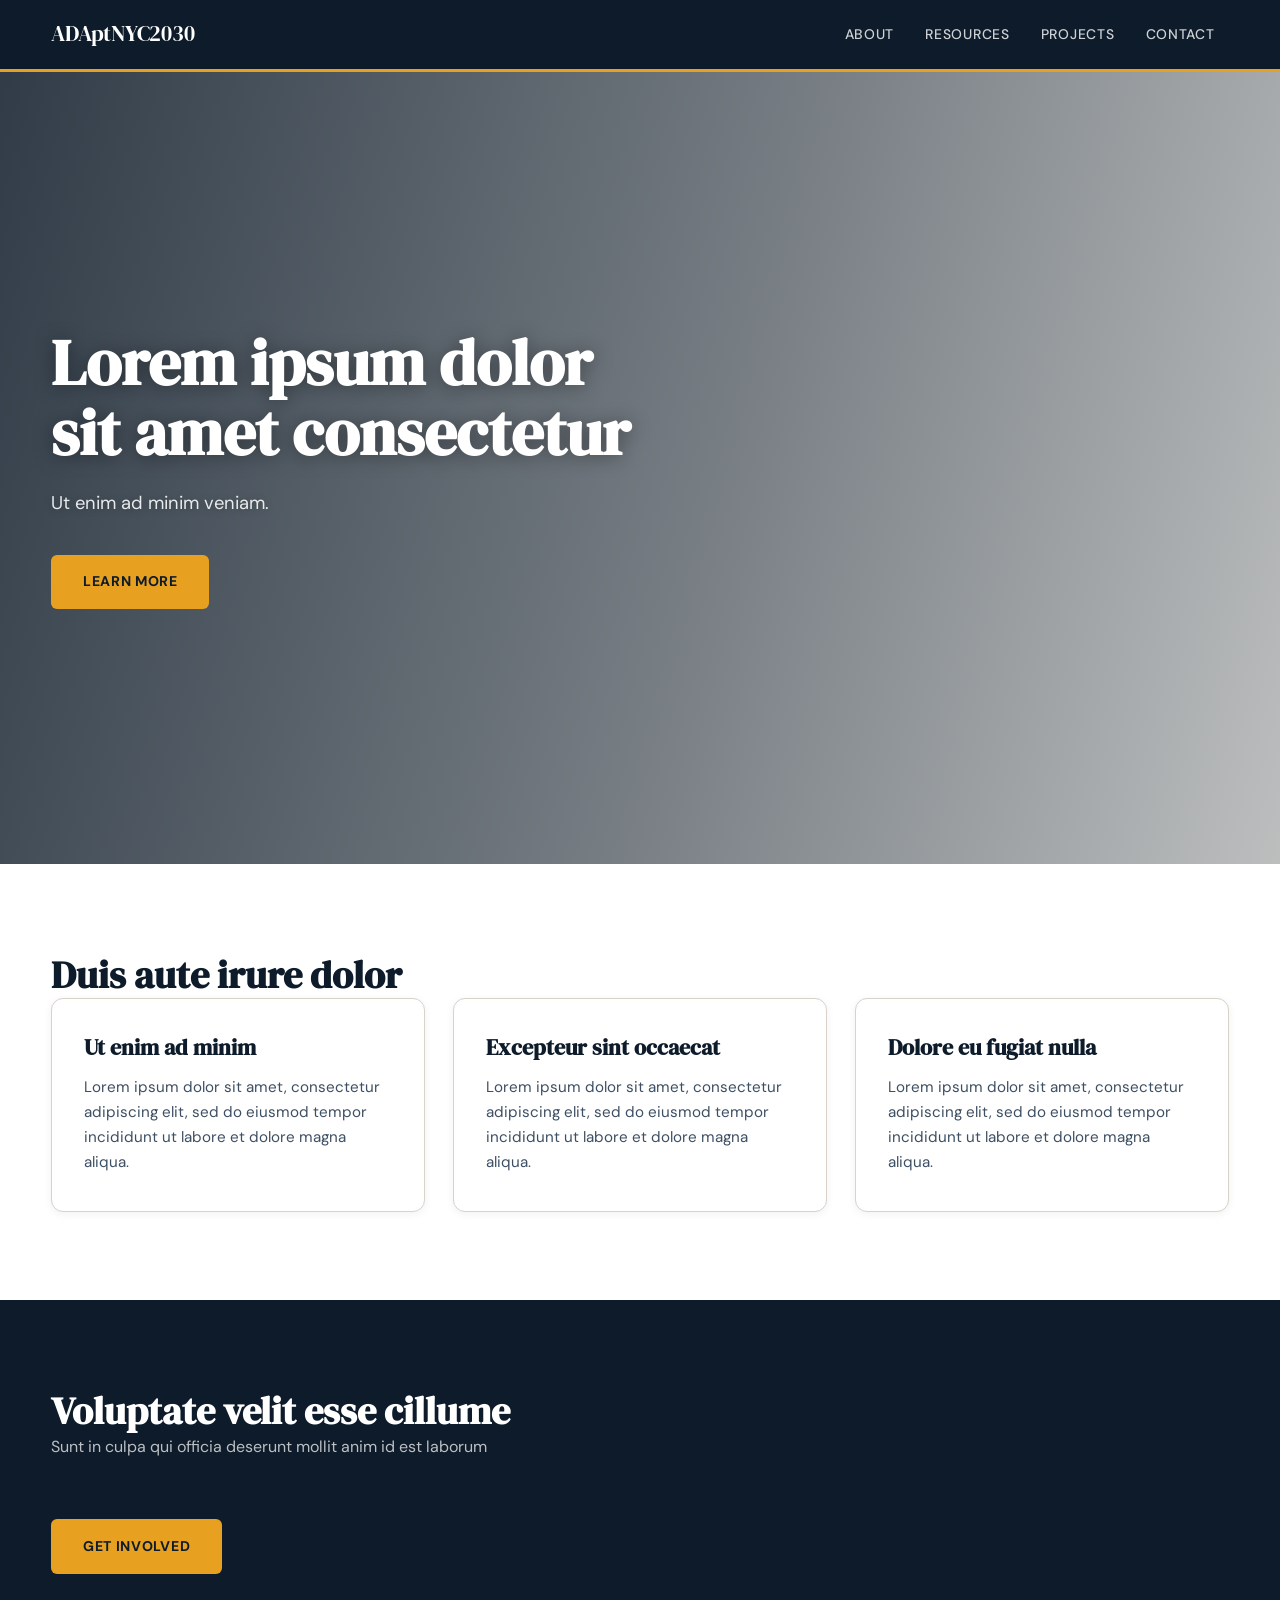
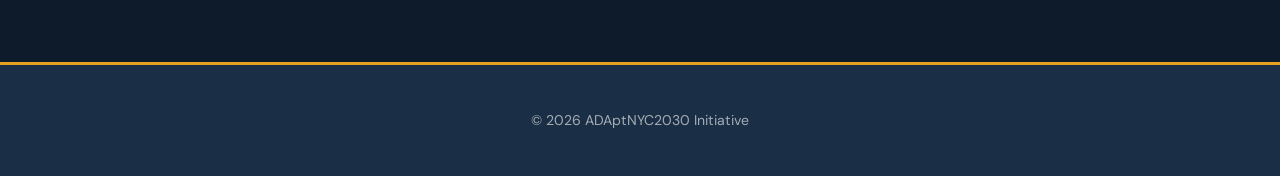
==== index.html @ 9354e414 "Add files via upload" ====
<!DOCTYPE html>
<html lang="en">
<head>
<meta charset="UTF-8">
<meta name="viewport" content="width=device-width, initial-scale=1.0">
<title>ADAptNYC2030</title>
<link rel="stylesheet" href="style.css">
</head>

<body>

<a class="skip-link" href="#main-content">Skip to main content</a>

<header class="site-header" role="banner">
  <div class="container header-inner">
    <a href="index.html" class="logo" aria-label="ADAptNYC2030 — Home">ADAptNYC2030</a>
    <nav aria-label="Primary navigation">
      <input type="checkbox" id="check" aria-hidden="true">
      <label for="check" class="checkbtn" aria-label="Open navigation menu" role="button" tabindex="0">☰</label>
      <ul class="nav-list" role="list">
        <li><a href="about.html">About</a></li>
        <li><a href="resources.html">Resources</a></li>
        <li><a href="projects.html">Projects</a></li>
        <li><a href="contact.html">Contact</a></li>
      </ul>
    </nav>
  </div>
</header>

<main id="main-content">

  <section class="hero" aria-label="Introduction">
    <div class="container">
      <div class="hero-card">
        <h1>Lorem ipsum dolor sit amet consectetur</h1>
        <p>Ut enim ad minim veniam.</p>
        <a href="about.html" class="btn">Learn More</a>
      </div>
    </div>
  </section>

  <section class="section section-light" aria-labelledby="cards-heading">
    <div class="container">
      <h2 id="cards-heading">Duis aute irure dolor</h2>
      <div class="cards">
        <article class="card">
          <h3>Ut enim ad minim</h3>
          <p>Lorem ipsum dolor sit amet, consectetur adipiscing elit, sed do eiusmod tempor incididunt ut labore et dolore magna aliqua.</p>
        </article>
        <article class="card">
          <h3>Excepteur sint occaecat</h3>
          <p>Lorem ipsum dolor sit amet, consectetur adipiscing elit, sed do eiusmod tempor incididunt ut labore et dolore magna aliqua.</p>
        </article>
        <article class="card">
          <h3>Dolore eu fugiat nulla</h3>
          <p>Lorem ipsum dolor sit amet, consectetur adipiscing elit, sed do eiusmod tempor incididunt ut labore et dolore magna aliqua.</p>
        </article>
      </div>
    </div>
  </section>

  <section class="section section-muted" aria-labelledby="cta-heading">
    <div class="container">
      <h2 id="cta-heading">Voluptate velit esse cillume</h2>
      <p>Sunt in culpa qui officia deserunt mollit anim id est laborum</p>
      <br>
      <a href="contact.html" class="btn">Get Involved</a>
    </div>
  </section>

</main>

<footer class="footer" role="contentinfo">
  <div class="container">
    <p>&copy; 2026 ADAptNYC2030 Initiative</p>
  </div>
</footer>

<script>
const checkbox = document.getElementById("check");
const label = document.querySelector(".checkbtn");

checkbox.addEventListener("change", function () {
  document.body.style.overflow = this.checked ? "hidden" : "";
  label.setAttribute("aria-label", this.checked ? "Close navigation menu" : "Open navigation menu");
});

label.addEventListener("keydown", function(e) {
  if (e.key === "Enter" || e.key === " ") {
    e.preventDefault();
    checkbox.checked = !checkbox.checked;
    checkbox.dispatchEvent(new Event("change"));
  }
});
</script>
</body>
</html>
---- style.css ----
/* ============================================================
   ADAptNYC2030 — Design System
   Aesthetic: Civic Editorial — warm, bold, deeply accessible
   ============================================================ */

@import url('https://fonts.googleapis.com/css2?family=DM+Serif+Display:ital@0;1&family=DM+Sans:ital,opsz,wght@0,9..40,300;0,9..40,400;0,9..40,500;0,9..40,600;0,9..40,700;1,9..40,300&display=swap');

/* ── Tokens ── */
:root {
  --navy:        #0d1b2a;
  --navy-mid:    #1a2f45;
  --navy-light:  #2a4a6b;
  --amber:       #e8a020;
  --amber-light: #f5c660;
  --amber-pale:  #fdf3dc;
  --white:       #ffffff;
  --off-white:   #f7f5f0;
  --stone:       #ece8e0;
  --text-primary:   #0d1b2a;
  --text-secondary: #3d4f63;
  --text-muted:     #6b7f94;
  --border:         #d8d2c8;
  --focus-ring:  #e8a020;
  --radius-sm:   6px;
  --radius-md:   12px;
  --radius-lg:   20px;
  --shadow-sm:   0 2px 8px rgba(13,27,42,0.06);
  --shadow-md:   0 8px 28px rgba(13,27,42,0.10);
  --shadow-lg:   0 20px 50px rgba(13,27,42,0.14);
  --transition:  0.22s cubic-bezier(0.4, 0, 0.2, 1);
}

/* ── Reset ── */
*, *::before, *::after {
  box-sizing: border-box;
  margin: 0;
  padding: 0;
}

/* ── Skip Link (keyboard / screen reader navigation) ── */
.skip-link {
  position: absolute;
  top: -100px;
  left: 1rem;
  z-index: 9999;
  background: var(--amber);
  color: var(--navy);
  font-family: 'DM Sans', sans-serif;
  font-weight: 700;
  font-size: 0.95rem;
  padding: 0.75rem 1.25rem;
  border-radius: var(--radius-sm);
  text-decoration: none;
  transition: top 0.2s ease;
}
.skip-link:focus {
  top: 1rem;
  outline: 3px solid var(--navy);
  outline-offset: 2px;
}

/* ── Base ── */
html { scroll-behavior: smooth; }

body {
  font-family: 'DM Sans', system-ui, sans-serif;
  font-size: 1rem;
  line-height: 1.65;
  color: var(--text-primary);
  background: var(--off-white);
  overflow-x: hidden;
}

/* ── Focus — always visible, never removed ── */
:focus-visible {
  outline: 3px solid var(--focus-ring);
  outline-offset: 3px;
  border-radius: var(--radius-sm);
}

/* ── Typography ── */
h1, h2, h3, h4 {
  font-family: 'DM Serif Display', Georgia, serif;
  line-height: 1.2;
  color: var(--text-primary);
}

h1 { font-size: clamp(2.2rem, 5vw, 3.8rem); }
h2 { font-size: clamp(1.6rem, 3vw, 2.4rem); }
h3 { font-size: clamp(1.05rem, 2vw, 1.35rem); }

p {
  color: var(--text-secondary);
  max-width: 68ch;
}

/* ── Layout ── */
.container {
  width: min(92%, 1200px);
  margin-inline: auto;
}

.section {
  padding: 5.5rem 0;
}

.section-light { background: var(--white); }
.section-muted { background: var(--navy); }

/* ── Header ── */
.site-header {
  background: var(--navy);
  position: sticky;
  top: 0;
  z-index: 1000;
  border-bottom: 3px solid var(--amber);
}

.header-inner {
  display: flex;
  justify-content: space-between;
  align-items: center;
  padding: 1rem 0;
  gap: 1rem;
}

.logo {
  font-family: 'DM Serif Display', serif;
  font-size: 1.4rem;
  text-decoration: none;
  color: var(--white);
  letter-spacing: -0.01em;
  flex-shrink: 0;
  transition: color var(--transition);
}
.logo:hover { color: var(--amber-light); }
.logo:focus-visible { outline-color: var(--amber); border-radius: 4px; }

/* ── Nav ── */
nav { position: relative; }

.nav-list {
  list-style: none;
  display: flex;
  gap: 0.15rem;
  align-items: center;
}
.nav-list li { margin: 0; }

.nav-list a {
  display: block;
  text-decoration: none;
  color: rgba(255,255,255,0.8);
  font-weight: 500;
  font-size: 0.87rem;
  letter-spacing: 0.05em;
  text-transform: uppercase;
  padding: 0.45rem 0.9rem;
  border-radius: var(--radius-sm);
  transition: color var(--transition), background var(--transition);
}
.nav-list a:hover,
.nav-list a[aria-current="page"] {
  color: var(--amber);
  background: rgba(232,160,32,0.12);
}
.nav-list a:focus-visible { outline-color: var(--amber); }

/* Hamburger */
#check { display: none; }

.checkbtn {
  display: none;
  background: none;
  border: 2px solid rgba(255,255,255,0.45);
  color: var(--white);
  font-size: 1.25rem;
  width: 44px;
  height: 44px;
  border-radius: var(--radius-sm);
  cursor: pointer;
  align-items: center;
  justify-content: center;
  line-height: 1;
  position: relative;
  z-index: 2000;
  transition: border-color var(--transition), background var(--transition);
}
.checkbtn:hover {
  border-color: var(--amber);
  background: rgba(232,160,32,0.15);
}

/* ── Hero ── */
.hero {
  background-image: url("hero.jpg");
  background-size: cover;
  background-position: center 30%;
  background-repeat: no-repeat;
  position: relative;
  min-height: 88vh;
  display: flex;
  align-items: center;
  padding: 5rem 0;
}

.hero::before {
  content: '';
  position: absolute;
  inset: 0;
  background: linear-gradient(
    105deg,
    rgba(13,27,42,0.85) 0%,
    rgba(13,27,42,0.55) 55%,
    rgba(13,27,42,0.25) 100%
  );
}

.hero .container {
  position: relative;
  z-index: 1;
}

.hero-card {
  max-width: 620px;
  animation: heroFadeUp 0.9s ease both;
}

@keyframes heroFadeUp {
  from { opacity: 0; transform: translateY(30px); }
  to   { opacity: 1; transform: translateY(0); }
}

.hero-eyebrow {
  display: inline-block;
  font-size: 0.76rem;
  font-weight: 700;
  letter-spacing: 0.14em;
  text-transform: uppercase;
  color: var(--amber);
  background: rgba(232,160,32,0.15);
  border: 1px solid rgba(232,160,32,0.4);
  padding: 0.3rem 0.9rem;
  border-radius: 100px;
  margin-bottom: 1.5rem;
}

.hero-card h1 {
  color: var(--white);
  font-size: clamp(2.3rem, 5.5vw, 4rem);
  margin-bottom: 1.25rem;
  text-shadow: 0 2px 20px rgba(0,0,0,0.4);
  line-height: 1.1;
}

.hero-card p {
  color: rgba(255,255,255,0.88);
  font-size: 1.15rem;
  margin-bottom: 2.25rem;
  max-width: 52ch;
  text-shadow: 0 1px 8px rgba(0,0,0,0.3);
}

/* ── Buttons ── */
.btn {
  display: inline-flex;
  align-items: center;
  gap: 0.4rem;
  background: var(--amber);
  color: var(--navy);
  padding: 0.85rem 1.85rem;
  border-radius: var(--radius-sm);
  font-family: 'DM Sans', sans-serif;
  font-weight: 700;
  font-size: 0.88rem;
  letter-spacing: 0.05em;
  text-transform: uppercase;
  text-decoration: none;
  border: 2px solid transparent;
  transition: background var(--transition), transform var(--transition), box-shadow var(--transition);
  cursor: pointer;
}
.btn:hover {
  background: var(--amber-light);
  transform: translateY(-2px);
  box-shadow: 0 8px 24px rgba(232,160,32,0.38);
}
.btn:focus-visible {
  outline: 3px solid var(--white);
  outline-offset: 3px;
}
.btn:active { transform: translateY(0); }

/* ── Feature Cards ── */
.cards {
  display: grid;
  grid-template-columns: repeat(auto-fit, minmax(280px, 1fr));
  gap: 1.75rem;
}

.card {
  background: var(--white);
  padding: 2.25rem 2rem;
  border-radius: var(--radius-md);
  box-shadow: var(--shadow-sm);
  border: 1px solid var(--border);
  position: relative;
  overflow: hidden;
  transition: transform var(--transition), box-shadow var(--transition);
}
.card::before {
  content: '';
  position: absolute;
  top: 0; left: 0; right: 0;
  height: 3px;
  background: linear-gradient(90deg, var(--amber), var(--amber-light));
  transform: scaleX(0);
  transform-origin: left;
  transition: transform var(--transition);
}
.card:hover { transform: translateY(-4px); box-shadow: var(--shadow-md); }
.card:hover::before { transform: scaleX(1); }
.card h3 { margin-bottom: 0.85rem; color: var(--navy); }
.card p { font-size: 0.95rem; }

/* ── Section label ── */
.section-label {
  display: inline-block;
  font-size: 0.75rem;
  font-weight: 700;
  letter-spacing: 0.14em;
  text-transform: uppercase;
  color: var(--amber);
  margin-bottom: 0.75rem;
}

/* ── Page Hero (inner pages) ── */
.page-hero {
  background: var(--navy);
  color: var(--white);
  padding: 4.5rem 0 4rem;
  position: relative;
  overflow: hidden;
}
.page-hero::after {
  content: '';
  position: absolute;
  right: -60px; top: -80px;
  width: 340px; height: 340px;
  border-radius: 50%;
  border: 55px solid rgba(232,160,32,0.07);
  pointer-events: none;
}
.page-hero h1 {
  color: var(--white);
  font-size: clamp(2rem, 4vw, 3rem);
  position: relative;
  z-index: 1;
}
.page-hero h1::after {
  content: '';
  display: block;
  width: 52px; height: 4px;
  background: var(--amber);
  margin-top: 1rem;
  border-radius: 2px;
}

/* ── CTA / Dark sections ── */
.section-muted h2 { color: var(--white); }
.section-muted p { color: rgba(255,255,255,0.72); margin-bottom: 2rem; }

/* ── Footer ── */
.footer {
  background: var(--navy-mid);
  color: var(--white);
  padding: 2.75rem 0;
  border-top: 3px solid var(--amber);
  text-align: center;
}
.footer p {
  opacity: 0.6;
  color: var(--white);
  font-size: 0.88rem;
  max-width: none;
}

/* ── Members Grid ── */
#members-container {
  display: grid;
  grid-template-columns: repeat(auto-fill, minmax(280px, 1fr));
  gap: 1.75rem;
  padding: 0.5rem 0;
  align-items: start;
}

/* ── Member Card ── */
.member-card {
  background: var(--white);
  border-radius: var(--radius-md);
  overflow: hidden;
  box-shadow: var(--shadow-sm);
  border: 1px solid var(--border);
  transition: transform var(--transition), box-shadow var(--transition);
  display: flex;
  flex-direction: column;
}
.member-card:hover {
  transform: translateY(-5px);
  box-shadow: var(--shadow-lg);
}
.member-card:focus-within {
  box-shadow: 0 0 0 3px var(--focus-ring), var(--shadow-md);
}

.member-card img {
  width: 100%;
  height: 240px;
  object-fit: cover;
  object-position: top;
  display: block;
  border-bottom: 3px solid var(--amber);
}

.member-card .no-photo {
  width: 100%;
  height: 120px;
  background: linear-gradient(135deg, var(--navy) 0%, var(--navy-light) 100%);
  display: flex;
  align-items: center;
  justify-content: center;
  border-bottom: 3px solid var(--amber);
}
.no-photo-initials {
  font-family: 'DM Serif Display', serif;
  font-size: 2.2rem;
  color: rgba(255,255,255,0.45);
  letter-spacing: 0.04em;
  user-select: none;
}

.card-content {
  padding: 1.35rem 1.5rem 1.5rem;
  display: flex;
  flex-direction: column;
  flex-grow: 1;
}
.card-content h3 {
  margin: 0 0 0.15rem;
  font-size: 1.1rem;
  font-weight: 400;
  color: var(--navy);
  line-height: 1.3;
}

.pronouns {
  font-size: 0.78rem;
  color: var(--text-muted);
  font-style: italic;
  margin-bottom: 0.25rem;
}
.title {
  font-size: 0.82rem;
  color: var(--amber);
  font-weight: 600;
  letter-spacing: 0.01em;
  line-height: 1.4;
  margin-bottom: 0.9rem;
}

.bio-container {
  display: flex;
  flex-direction: column;
  flex-grow: 1;
  border-top: 1px solid var(--stone);
  padding-top: 0.9rem;
  margin-top: 0.25rem;
}
.bio-text {
  display: -webkit-box;
  -webkit-line-clamp: 4;
  -webkit-box-orient: vertical;
  overflow: hidden;
  font-size: 0.875rem;
  color: var(--text-secondary);
  line-height: 1.6;
  margin-bottom: 0.85rem;
  flex-grow: 1;
}
.bio-text.expanded {
  display: block;
  -webkit-line-clamp: unset;
}

.toggle-btn {
  margin-top: auto;
  align-self: flex-start;
  padding: 0.42rem 1rem;
  border: 2px solid var(--navy);
  background: transparent;
  color: var(--navy);
  border-radius: var(--radius-sm);
  cursor: pointer;
  font-family: 'DM Sans', sans-serif;
  font-size: 0.78rem;
  font-weight: 700;
  letter-spacing: 0.06em;
  text-transform: uppercase;
  transition: background var(--transition), color var(--transition), transform var(--transition);
}
.toggle-btn:hover {
  background: var(--navy);
  color: var(--white);
  transform: translateY(-1px);
}
.toggle-btn:focus-visible {
  outline: 3px solid var(--focus-ring);
  outline-offset: 3px;
}

.links {
  margin-top: 0.85rem;
  display: flex;
  flex-wrap: wrap;
  gap: 0.4rem;
}
.links a {
  display: inline-flex;
  align-items: center;
  font-size: 0.75rem;
  font-weight: 600;
  color: var(--navy);
  background: var(--stone);
  border: 1px solid var(--border);
  text-decoration: none;
  padding: 0.22rem 0.65rem;
  border-radius: 100px;
  letter-spacing: 0.02em;
  transition: background var(--transition), color var(--transition), border-color var(--transition);
}
.links a:hover {
  background: var(--navy);
  color: var(--white);
  border-color: var(--navy);
}
.links a:focus-visible {
  outline: 3px solid var(--focus-ring);
  outline-offset: 2px;
}

/* ── Responsive ── */
@media (max-width: 768px) {
  .checkbtn { display: inline-flex; }

  .nav-list {
    background: var(--navy);
    position: fixed;
    top: 0; right: -110vw;
    width: 100%; height: 100vh;
    display: flex;
    flex-direction: column;
    justify-content: center;
    align-items: center;
    gap: 0.5rem;
    transition: right 0.3s cubic-bezier(0.4,0,0.2,1);
    z-index: 1500;
  }
  .nav-list li { margin: 0; }
  .nav-list a { font-size: 1.25rem; padding: 0.75rem 2rem; letter-spacing: 0.06em; }
  #check:checked ~ .nav-list { right: 0; }

  .hero-card h1 { font-size: clamp(1.9rem, 8vw, 2.8rem); }
  .hero { min-height: 75vh; }
  .cards { grid-template-columns: 1fr; }
  .page-hero::after { display: none; }
  .section { padding: 3.5rem 0; }
  #members-container { grid-template-columns: 1fr; }
}

/* ── Reduced motion ── */
@media (prefers-reduced-motion: reduce) {
  *, *::before, *::after {
    animation-duration: 0.01ms !important;
    transition-duration: 0.01ms !important;
  }
  html { scroll-behavior: auto; }
}

/* ── High contrast / forced colors ── */
@media (forced-colors: active) {
  .btn, .toggle-btn, .links a {
    border: 2px solid ButtonText;
  }
  .hero::before { display: none; }
}
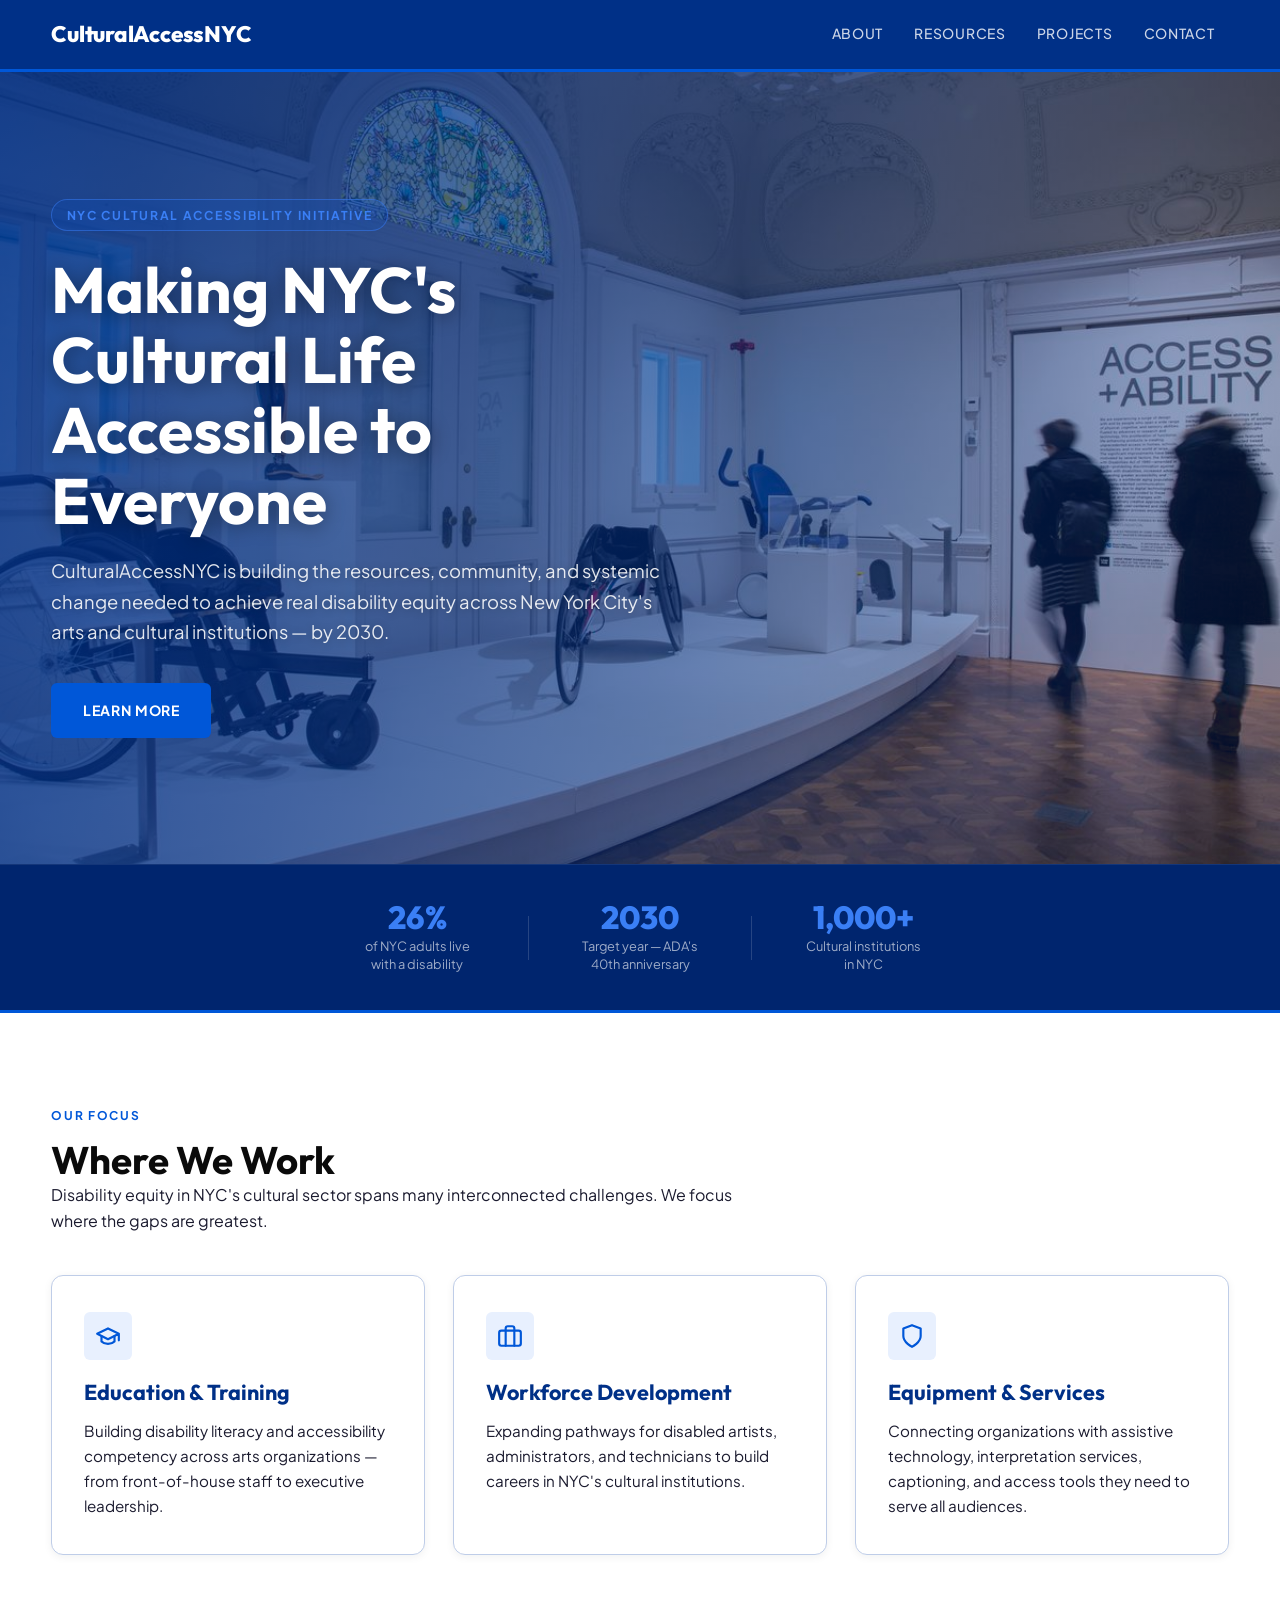
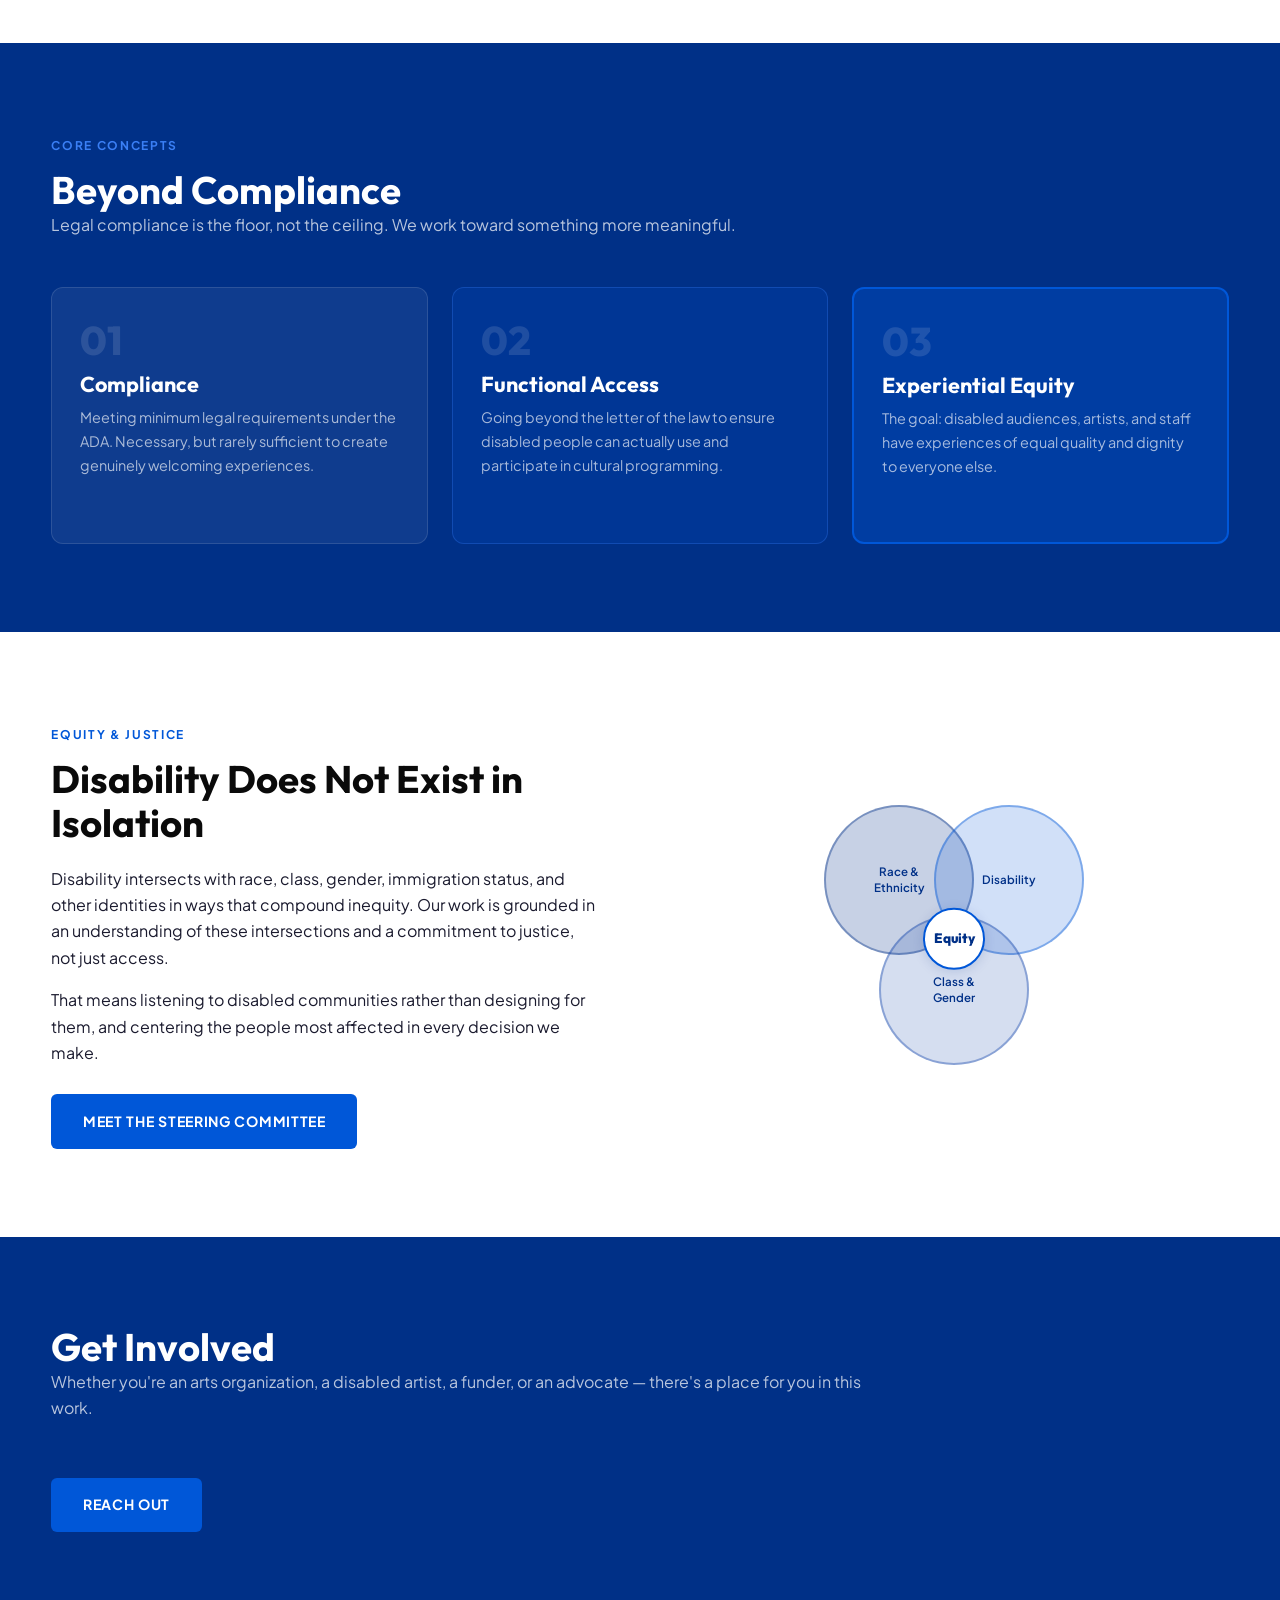
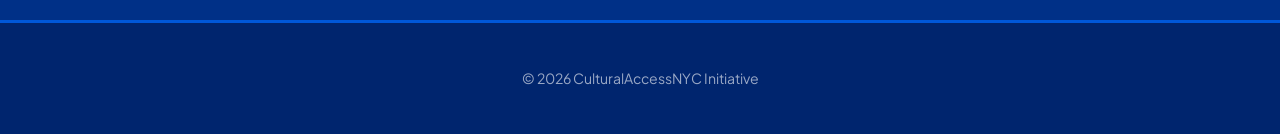
==== commit 56c0b586: "name change name change" ====
--- a/index.html
+++ b/index.html
@@ -3,17 +3,14 @@
 <head>
 <meta charset="UTF-8">
 <meta name="viewport" content="width=device-width, initial-scale=1.0">
-<title>ADAptNYC2030</title>
+<title>CulturalAccessNYC</title>
 <link rel="stylesheet" href="style.css">
 </head>
-
 <body>
-
 <a class="skip-link" href="#main-content">Skip to main content</a>
-
 <header class="site-header" role="banner">
   <div class="container header-inner">
-    <a href="index.html" class="logo" aria-label="ADAptNYC2030 — Home">ADAptNYC2030</a>
+    <a href="index.html" class="logo" aria-label="CulturalAccessNYC — Home">CulturalAccessNYC</a>
     <nav aria-label="Primary navigation">
       <input type="checkbox" id="check" aria-hidden="true">
       <label for="check" class="checkbtn" aria-label="Open navigation menu" role="button" tabindex="0">☰</label>
@@ -26,65 +23,134 @@
     </nav>
   </div>
 </header>
-
 <main id="main-content">
-
   <section class="hero" aria-label="Introduction">
     <div class="container">
       <div class="hero-card">
-        <h1>Lorem ipsum dolor sit amet consectetur</h1>
-        <p>Ut enim ad minim veniam.</p>
+        <span class="hero-eyebrow">NYC Cultural Accessibility Initiative</span>
+        <h1>Making NYC's Cultural Life Accessible to Everyone</h1>
+        <p>CulturalAccessNYC is building the resources, community, and systemic change needed to achieve real disability equity across New York City's arts and cultural institutions — by 2030.</p>
         <a href="about.html" class="btn">Learn More</a>
       </div>
     </div>
   </section>
 
-  <section class="section section-light" aria-labelledby="cards-heading">
+  <div class="stats-bar" role="region" aria-label="Key facts about disability in NYC">
+    <div class="container stats-inner">
+      <div class="stat-item">
+        <span class="stat-num">26%</span>
+        <span class="stat-label">of NYC adults live with a disability</span>
+      </div>
+      <div class="stat-divider" aria-hidden="true"></div>
+      <div class="stat-item">
+        <span class="stat-num">2030</span>
+        <span class="stat-label">Target year — ADA's 40th anniversary</span>
+      </div>
+      <div class="stat-divider" aria-hidden="true"></div>
+      <div class="stat-item">
+        <span class="stat-num">1,000+</span>
+        <span class="stat-label">Cultural institutions in NYC</span>
+      </div>
+    </div>
+  </div>
+
+  <section class="section section-light" aria-labelledby="focus-heading">
     <div class="container">
-      <h2 id="cards-heading">Duis aute irure dolor</h2>
+      <span class="section-label">Our Focus</span>
+      <h2 id="focus-heading">Where We Work</h2>
+      <p style="margin-bottom: 2.5rem; max-width: 60ch;">Disability equity in NYC's cultural sector spans many interconnected challenges. We focus where the gaps are greatest.</p>
       <div class="cards">
         <article class="card">
-          <h3>Ut enim ad minim</h3>
-          <p>Lorem ipsum dolor sit amet, consectetur adipiscing elit, sed do eiusmod tempor incididunt ut labore et dolore magna aliqua.</p>
+          <div class="card-icon" aria-hidden="true">
+            <svg width="26" height="26" viewBox="0 0 24 24" fill="none" stroke="currentColor" stroke-width="2" stroke-linecap="round" stroke-linejoin="round"><path d="M22 10v6M2 10l10-5 10 5-10 5z"/><path d="M6 12v5c3 3 9 3 12 0v-5"/></svg>
+          </div>
+          <h3>Education &amp; Training</h3>
+          <p>Building disability literacy and accessibility competency across arts organizations — from front-of-house staff to executive leadership.</p>
         </article>
         <article class="card">
-          <h3>Excepteur sint occaecat</h3>
-          <p>Lorem ipsum dolor sit amet, consectetur adipiscing elit, sed do eiusmod tempor incididunt ut labore et dolore magna aliqua.</p>
+          <div class="card-icon" aria-hidden="true">
+            <svg width="26" height="26" viewBox="0 0 24 24" fill="none" stroke="currentColor" stroke-width="2" stroke-linecap="round" stroke-linejoin="round"><rect x="2" y="7" width="20" height="14" rx="2"/><path d="M16 21V5a2 2 0 0 0-2-2h-4a2 2 0 0 0-2 2v16"/></svg>
+          </div>
+          <h3>Workforce Development</h3>
+          <p>Expanding pathways for disabled artists, administrators, and technicians to build careers in NYC's cultural institutions.</p>
         </article>
         <article class="card">
-          <h3>Dolore eu fugiat nulla</h3>
-          <p>Lorem ipsum dolor sit amet, consectetur adipiscing elit, sed do eiusmod tempor incididunt ut labore et dolore magna aliqua.</p>
+          <div class="card-icon" aria-hidden="true">
+            <svg width="26" height="26" viewBox="0 0 24 24" fill="none" stroke="currentColor" stroke-width="2" stroke-linecap="round" stroke-linejoin="round"><path d="M12 22s8-4 8-10V5l-8-3-8 3v7c0 6 8 10 8 10z"/></svg>
+          </div>
+          <h3>Equipment &amp; Services</h3>
+          <p>Connecting organizations with assistive technology, interpretation services, captioning, and access tools they need to serve all audiences.</p>
         </article>
+      </div>
+    </div>
+  </section>
+
+  <section class="section section-muted" aria-labelledby="concepts-heading">
+    <div class="container">
+      <span class="section-label" style="color: var(--amber-light);">Core Concepts</span>
+      <h2 id="concepts-heading">Beyond Compliance</h2>
+      <p style="color: rgba(255,255,255,0.72); margin-bottom: 3rem; max-width: 58ch;">Legal compliance is the floor, not the ceiling. We work toward something more meaningful.</p>
+      <div class="concepts-grid">
+        <div class="concept-card">
+          <div class="concept-num" aria-hidden="true">01</div>
+          <h3>Compliance</h3>
+          <p>Meeting minimum legal requirements under the ADA. Necessary, but rarely sufficient to create genuinely welcoming experiences.</p>
+        </div>
+        <div class="concept-card concept-card--mid">
+          <div class="concept-num" aria-hidden="true">02</div>
+          <h3>Functional Access</h3>
+          <p>Going beyond the letter of the law to ensure disabled people can actually use and participate in cultural programming.</p>
+        </div>
+        <div class="concept-card concept-card--highlight">
+          <div class="concept-num" aria-hidden="true">03</div>
+          <h3>Experiential Equity</h3>
+          <p>The goal: disabled audiences, artists, and staff have experiences of equal quality and dignity to everyone else.</p>
+        </div>
+      </div>
+    </div>
+  </section>
+
+  <section class="section section-light" aria-labelledby="intersect-heading">
+    <div class="container two-col">
+      <div class="two-col-text">
+        <span class="section-label">Equity &amp; Justice</span>
+        <h2 id="intersect-heading">Disability Does Not Exist in Isolation</h2>
+        <p>Disability intersects with race, class, gender, immigration status, and other identities in ways that compound inequity. Our work is grounded in an understanding of these intersections and a commitment to justice, not just access.</p>
+        <p style="margin-top: 1rem;">That means listening to disabled communities rather than designing for them, and centering the people most affected in every decision we make.</p>
+        <a href="about.html" class="btn" style="margin-top: 1.75rem;">Meet the Steering Committee</a>
+      </div>
+      <div class="two-col-visual" aria-hidden="true">
+        <div class="venn-diagram">
+          <div class="venn-circle venn-a"><span>Race &amp;<br>Ethnicity</span></div>
+          <div class="venn-circle venn-b"><span>Disability</span></div>
+          <div class="venn-circle venn-c"><span>Class &amp;<br>Gender</span></div>
+          <div class="venn-center"><span>Equity</span></div>
+        </div>
       </div>
     </div>
   </section>
 
   <section class="section section-muted" aria-labelledby="cta-heading">
     <div class="container">
-      <h2 id="cta-heading">Voluptate velit esse cillume</h2>
-      <p>Sunt in culpa qui officia deserunt mollit anim id est laborum</p>
-      <br>
-      <a href="contact.html" class="btn">Get Involved</a>
+      <h2 id="cta-heading">Get Involved</h2>
+      <p>Whether you're an arts organization, a disabled artist, a funder, or an advocate — there's a place for you in this work.</p>
+      <a href="contact.html" class="btn" style="margin-top: 1.5rem;">Reach Out</a>
     </div>
   </section>
-
 </main>
 
 <footer class="footer" role="contentinfo">
   <div class="container">
-    <p>&copy; 2026 ADAptNYC2030 Initiative</p>
+    <p>&copy; 2026 CulturalAccessNYC Initiative</p>
   </div>
 </footer>
-
 <script>
 const checkbox = document.getElementById("check");
 const label = document.querySelector(".checkbtn");
-
 checkbox.addEventListener("change", function () {
   document.body.style.overflow = this.checked ? "hidden" : "";
   label.setAttribute("aria-label", this.checked ? "Close navigation menu" : "Open navigation menu");
 });
-
 label.addEventListener("keydown", function(e) {
   if (e.key === "Enter" || e.key === " ") {
     e.preventDefault();
--- a/style.css
+++ b/style.css
@@ -1,26 +1,22 @@
-/* ============================================================
-   ADAptNYC2030 — Design System
-   Aesthetic: Civic Editorial — warm, bold, deeply accessible
-   ============================================================ */
-
-@import url('https://fonts.googleapis.com/css2?family=DM+Serif+Display:ital@0;1&family=DM+Sans:ital,opsz,wght@0,9..40,300;0,9..40,400;0,9..40,500;0,9..40,600;0,9..40,700;1,9..40,300&display=swap');
+
+@import url('https://fonts.googleapis.com/css2?family=Outfit:wght@600;700;800&family=Plus+Jakarta+Sans:ital,wght@0,300;0,400;0,500;0,600;0,700;1,300;1,400&display=swap');
 
 /* ── Tokens ── */
 :root {
-  --navy:        #0d1b2a;
-  --navy-mid:    #1a2f45;
-  --navy-light:  #2a4a6b;
-  --amber:       #e8a020;
-  --amber-light: #f5c660;
-  --amber-pale:  #fdf3dc;
+  --navy:        #003087;
+  --navy-mid:    #00256e;
+  --navy-light:  #1a4aad;
+  --amber:       #0057d8;
+  --amber-light: #3a7ff5;
+  --amber-pale:  #e8f0fe;
   --white:       #ffffff;
-  --off-white:   #f7f5f0;
-  --stone:       #ece8e0;
-  --text-primary:   #0d1b2a;
-  --text-secondary: #3d4f63;
-  --text-muted:     #6b7f94;
-  --border:         #d8d2c8;
-  --focus-ring:  #e8a020;
+  --off-white:   #f4f7ff;
+  --stone:       #e2e8f5;
+  --text-primary:   #0a0a0a;
+  --text-secondary: #1a1a2e;
+  --text-muted:     #3d5280;
+  --border:         #bfcde8;
+  --focus-ring:  #0057d8;
   --radius-sm:   6px;
   --radius-md:   12px;
   --radius-lg:   20px;
@@ -45,7 +41,7 @@
   z-index: 9999;
   background: var(--amber);
   color: var(--navy);
-  font-family: 'DM Sans', sans-serif;
+  font-family: 'Plus Jakarta Sans', sans-serif;
   font-weight: 700;
   font-size: 0.95rem;
   padding: 0.75rem 1.25rem;
@@ -63,7 +59,7 @@
 html { scroll-behavior: smooth; }
 
 body {
-  font-family: 'DM Sans', system-ui, sans-serif;
+  font-family: 'Plus Jakarta Sans', system-ui, sans-serif;
   font-size: 1rem;
   line-height: 1.65;
   color: var(--text-primary);
@@ -80,9 +76,10 @@
 
 /* ── Typography ── */
 h1, h2, h3, h4 {
-  font-family: 'DM Serif Display', Georgia, serif;
-  line-height: 1.2;
+  font-family: 'Outfit', system-ui, sans-serif;
+  line-height: 1.15;
   color: var(--text-primary);
+  font-weight: 700;
 }
 
 h1 { font-size: clamp(2.2rem, 5vw, 3.8rem); }
@@ -90,7 +87,7 @@
 h3 { font-size: clamp(1.05rem, 2vw, 1.35rem); }
 
 p {
-  color: var(--text-secondary);
+  color: #1a1a2e;
   max-width: 68ch;
 }
 
@@ -125,8 +122,9 @@
 }
 
 .logo {
-  font-family: 'DM Serif Display', serif;
+  font-family: 'Outfit', sans-serif;
   font-size: 1.4rem;
+  font-weight: 800;
   text-decoration: none;
   color: var(--white);
   letter-spacing: -0.01em;
@@ -151,6 +149,7 @@
   display: block;
   text-decoration: none;
   color: rgba(255,255,255,0.8);
+  font-family: 'Plus Jakarta Sans', sans-serif;
   font-weight: 500;
   font-size: 0.87rem;
   letter-spacing: 0.05em;
@@ -161,8 +160,8 @@
 }
 .nav-list a:hover,
 .nav-list a[aria-current="page"] {
-  color: var(--amber);
-  background: rgba(232,160,32,0.12);
+  color: var(--amber-light);
+  background: rgba(0,87,216,0.18);
 }
 .nav-list a:focus-visible { outline-color: var(--amber); }
 
@@ -187,8 +186,8 @@
   transition: border-color var(--transition), background var(--transition);
 }
 .checkbtn:hover {
-  border-color: var(--amber);
-  background: rgba(232,160,32,0.15);
+  border-color: var(--amber-light);
+  background: rgba(0,87,216,0.18);
 }
 
 /* ── Hero ── */
@@ -210,9 +209,9 @@
   inset: 0;
   background: linear-gradient(
     105deg,
-    rgba(13,27,42,0.85) 0%,
-    rgba(13,27,42,0.55) 55%,
-    rgba(13,27,42,0.25) 100%
+    rgba(0,48,135,0.88) 0%,
+    rgba(0,48,135,0.58) 55%,
+    rgba(0,48,135,0.28) 100%
   );
 }
 
@@ -237,9 +236,9 @@
   font-weight: 700;
   letter-spacing: 0.14em;
   text-transform: uppercase;
-  color: var(--amber);
-  background: rgba(232,160,32,0.15);
-  border: 1px solid rgba(232,160,32,0.4);
+  color: var(--amber-light);
+  background: rgba(0,87,216,0.18);
+  border: 1px solid rgba(58,127,245,0.5);
   padding: 0.3rem 0.9rem;
   border-radius: 100px;
   margin-bottom: 1.5rem;
@@ -267,10 +266,10 @@
   align-items: center;
   gap: 0.4rem;
   background: var(--amber);
-  color: var(--navy);
+  color: var(--white);
   padding: 0.85rem 1.85rem;
   border-radius: var(--radius-sm);
-  font-family: 'DM Sans', sans-serif;
+  font-family: 'Plus Jakarta Sans', sans-serif;
   font-weight: 700;
   font-size: 0.88rem;
   letter-spacing: 0.05em;
@@ -283,7 +282,7 @@
 .btn:hover {
   background: var(--amber-light);
   transform: translateY(-2px);
-  box-shadow: 0 8px 24px rgba(232,160,32,0.38);
+  box-shadow: 0 8px 24px rgba(0,87,216,0.38);
 }
 .btn:focus-visible {
   outline: 3px solid var(--white);
@@ -348,7 +347,7 @@
   right: -60px; top: -80px;
   width: 340px; height: 340px;
   border-radius: 50%;
-  border: 55px solid rgba(232,160,32,0.07);
+  border: 55px solid rgba(0,87,216,0.10);
   pointer-events: none;
 }
 .page-hero h1 {
@@ -388,10 +387,9 @@
 /* ── Members Grid ── */
 #members-container {
   display: grid;
-  grid-template-columns: repeat(auto-fill, minmax(280px, 1fr));
+  grid-template-columns: repeat(3, 1fr);
   gap: 1.75rem;
   padding: 0.5rem 0;
-  align-items: start;
 }
 
 /* ── Member Card ── */
@@ -415,7 +413,7 @@
 
 .member-card img {
   width: 100%;
-  height: 240px;
+  height: 220px;
   object-fit: cover;
   object-position: top;
   display: block;
@@ -424,7 +422,7 @@
 
 .member-card .no-photo {
   width: 100%;
-  height: 120px;
+  height: 220px;
   background: linear-gradient(135deg, var(--navy) 0%, var(--navy-light) 100%);
   display: flex;
   align-items: center;
@@ -432,7 +430,7 @@
   border-bottom: 3px solid var(--amber);
 }
 .no-photo-initials {
-  font-family: 'DM Serif Display', serif;
+  font-family: 'Outfit', sans-serif;
   font-size: 2.2rem;
   color: rgba(255,255,255,0.45);
   letter-spacing: 0.04em;
@@ -448,8 +446,8 @@
 .card-content h3 {
   margin: 0 0 0.15rem;
   font-size: 1.1rem;
-  font-weight: 400;
-  color: var(--navy);
+  font-weight: 700;
+  color: #0a0a0a;
   line-height: 1.3;
 }
 
@@ -481,15 +479,18 @@
   -webkit-line-clamp: 4;
   -webkit-box-orient: vertical;
   overflow: hidden;
-  font-size: 0.875rem;
-  color: var(--text-secondary);
-  line-height: 1.6;
+  font-size: 0.925rem;
+  color: #0a0a0a;
+  line-height: 1.75;
+  height: calc(0.925rem * 1.75 * 4);
   margin-bottom: 0.85rem;
-  flex-grow: 1;
+  letter-spacing: 0.01em;
 }
 .bio-text.expanded {
   display: block;
   -webkit-line-clamp: unset;
+  height: auto;
+  overflow: visible;
 }
 
 .toggle-btn {
@@ -501,7 +502,7 @@
   color: var(--navy);
   border-radius: var(--radius-sm);
   cursor: pointer;
-  font-family: 'DM Sans', sans-serif;
+  font-family: 'Plus Jakarta Sans', sans-serif;
   font-size: 0.78rem;
   font-weight: 700;
   letter-spacing: 0.06em;
@@ -574,6 +575,10 @@
   .cards { grid-template-columns: 1fr; }
   .page-hero::after { display: none; }
   .section { padding: 3.5rem 0; }
+  #members-container { grid-template-columns: repeat(2, 1fr); }
+}
+
+@media (max-width: 480px) {
   #members-container { grid-template-columns: 1fr; }
 }
 
@@ -593,3 +598,487 @@
   }
   .hero::before { display: none; }
 }
+
+/* ── Stats Bar ── */
+.stats-bar {
+  background: var(--navy-mid);
+  border-top: 1px solid rgba(255,255,255,0.08);
+  border-bottom: 3px solid var(--amber);
+  padding: 1.75rem 0;
+}
+.stats-inner {
+  display: flex;
+  align-items: center;
+  justify-content: center;
+  gap: 0;
+  flex-wrap: wrap;
+}
+.stat-item {
+  display: flex;
+  flex-direction: column;
+  align-items: center;
+  padding: 0.5rem 3rem;
+}
+.stat-num {
+  font-family: 'Outfit', sans-serif;
+  font-size: 2rem;
+  font-weight: 800;
+  color: var(--amber-light);
+  line-height: 1;
+  margin-bottom: 0.3rem;
+}
+.stat-label {
+  font-size: 0.8rem;
+  color: rgba(255,255,255,0.62);
+  text-align: center;
+  max-width: 14ch;
+  line-height: 1.4;
+}
+.stat-divider {
+  width: 1px;
+  height: 44px;
+  background: rgba(255,255,255,0.15);
+  flex-shrink: 0;
+}
+
+/* ── Card Icons ── */
+.card-icon {
+  width: 48px;
+  height: 48px;
+  background: var(--amber-pale);
+  border-radius: var(--radius-sm);
+  display: flex;
+  align-items: center;
+  justify-content: center;
+  color: var(--amber);
+  margin-bottom: 1.25rem;
+}
+
+/* ── Concepts Grid ── */
+.concepts-grid {
+  display: grid;
+  grid-template-columns: repeat(3, 1fr);
+  gap: 1.5rem;
+}
+.concept-card {
+  background: rgba(255,255,255,0.06);
+  border: 1px solid rgba(255,255,255,0.12);
+  border-radius: var(--radius-md);
+  padding: 2rem 1.75rem;
+  position: relative;
+  transition: background var(--transition);
+}
+.concept-card:hover { background: rgba(255,255,255,0.09); }
+.concept-card--mid {
+  background: rgba(0,87,216,0.18);
+  border-color: rgba(58,127,245,0.3);
+}
+.concept-card--highlight {
+  background: rgba(0,87,216,0.32);
+  border-color: var(--amber);
+  border-width: 2px;
+}
+.concept-num {
+  font-family: 'Outfit', sans-serif;
+  font-size: 2.5rem;
+  font-weight: 800;
+  color: rgba(255,255,255,0.12);
+  line-height: 1;
+  margin-bottom: 0.75rem;
+}
+.concept-card h3 { color: var(--white); margin-bottom: 0.6rem; }
+.concept-card p { color: rgba(255,255,255,0.65); font-size: 0.9rem; max-width: none; }
+
+/* ── Two-column layout ── */
+.two-col {
+  display: grid;
+  grid-template-columns: 1fr 1fr;
+  gap: 5rem;
+  align-items: center;
+}
+.two-col-text h2 { margin-bottom: 1.25rem; }
+.two-col-text p { max-width: 48ch; }
+
+/* ── Venn diagram ── */
+.two-col-visual {
+  display: flex;
+  align-items: center;
+  justify-content: center;
+}
+.venn-diagram {
+  position: relative;
+  width: 260px;
+  height: 260px;
+}
+.venn-circle {
+  position: absolute;
+  width: 150px;
+  height: 150px;
+  border-radius: 50%;
+  display: flex;
+  align-items: center;
+  justify-content: center;
+  font-size: 0.72rem;
+  font-weight: 600;
+  text-align: center;
+  line-height: 1.4;
+}
+.venn-a {
+  top: 0; left: 0;
+  background: rgba(0,48,135,0.22);
+  border: 2px solid rgba(0,48,135,0.4);
+  color: var(--navy);
+}
+.venn-b {
+  top: 0; right: 0;
+  background: rgba(0,87,216,0.18);
+  border: 2px solid rgba(0,87,216,0.4);
+  color: var(--navy);
+}
+.venn-c {
+  bottom: 0; left: 50%;
+  transform: translateX(-50%);
+  background: rgba(26,74,173,0.18);
+  border: 2px solid rgba(26,74,173,0.4);
+  color: var(--navy);
+}
+.venn-center {
+  position: absolute;
+  top: 50%;
+  left: 50%;
+  transform: translate(-50%, -44%);
+  font-family: 'Outfit', sans-serif;
+  font-weight: 800;
+  font-size: 0.85rem;
+  color: var(--navy);
+  text-align: center;
+  background: white;
+  border-radius: 50%;
+  width: 62px;
+  height: 62px;
+  display: flex;
+  align-items: center;
+  justify-content: center;
+  border: 2px solid var(--amber);
+  box-shadow: 0 2px 12px rgba(0,48,135,0.15);
+}
+
+/* ── Page Hero subtitle ── */
+.page-hero-sub {
+  color: rgba(255,255,255,0.72);
+  font-size: 1.05rem;
+  margin-top: 1rem;
+  max-width: 56ch;
+  position: relative;
+  z-index: 1;
+}
+
+/* ── Resource filter bar ── */
+.resource-filter-bar {
+  background: var(--white);
+  border-bottom: 1px solid var(--border);
+  padding: 1.1rem 0;
+  position: sticky;
+  top: 64px;
+  z-index: 100;
+}
+.filter-tabs {
+  display: flex;
+  gap: 0.5rem;
+  flex-wrap: wrap;
+}
+.filter-tab {
+  background: none;
+  border: 1.5px solid var(--border);
+  color: var(--text-muted);
+  font-family: 'Plus Jakarta Sans', sans-serif;
+  font-size: 0.82rem;
+  font-weight: 600;
+  padding: 0.4rem 1rem;
+  border-radius: 100px;
+  cursor: pointer;
+  transition: all var(--transition);
+  letter-spacing: 0.03em;
+}
+.filter-tab:hover { border-color: var(--amber); color: var(--amber); }
+.filter-tab.active {
+  background: var(--navy);
+  border-color: var(--navy);
+  color: var(--white);
+}
+.filter-tab:focus-visible { outline: 3px solid var(--focus-ring); outline-offset: 2px; }
+
+/* ── Resource grid ── */
+.resource-grid {
+  display: grid;
+  grid-template-columns: repeat(auto-fill, minmax(300px, 1fr));
+  gap: 1.5rem;
+}
+.resource-card {
+  background: var(--white);
+  border: 1px solid var(--border);
+  border-radius: var(--radius-md);
+  padding: 1.5rem 1.6rem;
+  display: flex;
+  flex-direction: column;
+  gap: 0.7rem;
+  transition: transform var(--transition), box-shadow var(--transition);
+  cursor: default;
+}
+.resource-card:hover { transform: translateY(-3px); box-shadow: var(--shadow-md); }
+.resource-card h3 { font-size: 1rem; color: var(--navy); margin: 0; }
+.resource-card p { font-size: 0.88rem; color: var(--text-secondary); margin: 0; max-width: none; }
+.resource-tag {
+  display: inline-block;
+  font-size: 0.7rem;
+  font-weight: 700;
+  letter-spacing: 0.08em;
+  text-transform: uppercase;
+  background: var(--amber-pale);
+  color: var(--amber);
+  border-radius: 100px;
+  padding: 0.18rem 0.65rem;
+  align-self: flex-start;
+}
+.resource-tag--legal { background: #eef4ff; color: var(--navy); }
+.resource-tag--org { background: #e8f7f2; color: #0a6b4a; }
+.resource-tag--funding { background: #fff4e6; color: #8a4a00; }
+.resource-meta { font-size: 0.78rem; color: var(--text-muted); margin-top: auto; padding-top: 0.5rem; }
+.resource-link { color: var(--amber); text-decoration: none; font-weight: 600; }
+.resource-link:hover { text-decoration: underline; }
+.no-results-msg { text-align: center; padding: 3rem 0; color: var(--text-muted); font-size: 1rem; }
+.sr-only { position: absolute; width: 1px; height: 1px; overflow: hidden; clip: rect(0,0,0,0); white-space: nowrap; }
+
+/* ── Accordion ── */
+.accordion { display: flex; flex-direction: column; gap: 0; border-radius: var(--radius-md); overflow: hidden; border: 1px solid rgba(255,255,255,0.12); }
+.accordion-item { border-bottom: 1px solid rgba(255,255,255,0.10); }
+.accordion-item:last-child { border-bottom: none; }
+.accordion-btn {
+  width: 100%;
+  display: flex;
+  justify-content: space-between;
+  align-items: center;
+  background: rgba(255,255,255,0.04);
+  border: none;
+  color: var(--white);
+  font-family: 'Plus Jakarta Sans', sans-serif;
+  font-size: 0.95rem;
+  font-weight: 600;
+  padding: 1.1rem 1.5rem;
+  cursor: pointer;
+  text-align: left;
+  transition: background var(--transition);
+}
+.accordion-btn:hover { background: rgba(255,255,255,0.08); }
+.accordion-btn[aria-expanded="true"] { background: rgba(0,87,216,0.25); }
+.accordion-btn:focus-visible { outline: 3px solid var(--amber-light); outline-offset: -3px; }
+.accordion-icon { font-size: 1.4rem; font-weight: 300; line-height: 1; color: var(--amber-light); flex-shrink: 0; margin-left: 1rem; }
+.accordion-body { padding: 0.1rem 1.5rem 1.25rem; }
+.accordion-body p { font-size: 0.9rem; color: rgba(255,255,255,0.65); max-width: 68ch; }
+
+/* ── Timeline ── */
+.timeline { position: relative; padding-left: 2.5rem; }
+.timeline::before {
+  content: '';
+  position: absolute;
+  left: 10px;
+  top: 8px;
+  bottom: 8px;
+  width: 2px;
+  background: var(--border);
+}
+.timeline-item {
+  position: relative;
+  padding-bottom: 2.5rem;
+}
+.timeline-item:last-child { padding-bottom: 0; }
+.timeline-marker {
+  position: absolute;
+  left: -2.5rem;
+  top: 6px;
+  width: 22px;
+  height: 22px;
+  border-radius: 50%;
+  background: var(--white);
+  border: 3px solid var(--border);
+  z-index: 1;
+}
+.timeline-marker--active {
+  border-color: var(--amber);
+  background: var(--amber);
+  box-shadow: 0 0 0 4px rgba(0,87,216,0.18);
+}
+.timeline-year {
+  font-size: 0.78rem;
+  font-weight: 700;
+  letter-spacing: 0.08em;
+  text-transform: uppercase;
+  color: var(--text-muted);
+  margin-bottom: 0.4rem;
+}
+.timeline-content h3 { margin-bottom: 0.5rem; color: var(--navy); }
+.timeline-content p { font-size: 0.9rem; max-width: 58ch; margin-bottom: 0.75rem; }
+.timeline-status {
+  display: inline-block;
+  font-size: 0.72rem;
+  font-weight: 700;
+  letter-spacing: 0.07em;
+  text-transform: uppercase;
+  padding: 0.2rem 0.7rem;
+  border-radius: 100px;
+  background: var(--stone);
+  color: var(--text-muted);
+}
+.timeline-status--done { background: #e8f7f2; color: #0a6b4a; }
+.timeline-status--active { background: var(--amber-pale); color: var(--amber); }
+
+/* ── Initiative grid ── */
+.initiative-grid {
+  display: grid;
+  grid-template-columns: repeat(2, 1fr);
+  gap: 1.75rem;
+}
+.initiative-card {
+  background: rgba(255,255,255,0.06);
+  border: 1px solid rgba(255,255,255,0.12);
+  border-radius: var(--radius-md);
+  padding: 1.75rem 1.75rem 1.5rem;
+}
+.initiative-header {
+  display: flex;
+  justify-content: space-between;
+  align-items: flex-start;
+  margin-bottom: 1rem;
+}
+.initiative-icon {
+  width: 44px;
+  height: 44px;
+  background: rgba(0,87,216,0.25);
+  border-radius: var(--radius-sm);
+  display: flex;
+  align-items: center;
+  justify-content: center;
+  color: var(--amber-light);
+}
+.initiative-status {
+  font-size: 0.7rem;
+  font-weight: 700;
+  letter-spacing: 0.07em;
+  text-transform: uppercase;
+  background: rgba(0,87,216,0.3);
+  color: var(--amber-light);
+  border-radius: 100px;
+  padding: 0.2rem 0.65rem;
+}
+.initiative-status--dev { background: rgba(255,255,255,0.08); color: rgba(255,255,255,0.55); }
+.initiative-card h3 { color: var(--white); margin-bottom: 0.65rem; font-size: 1.05rem; }
+.initiative-card p { color: rgba(255,255,255,0.65); font-size: 0.88rem; max-width: none; margin-bottom: 1rem; }
+.initiative-details {
+  list-style: none;
+  display: flex;
+  flex-direction: column;
+  gap: 0.3rem;
+  border-top: 1px solid rgba(255,255,255,0.08);
+  padding-top: 0.85rem;
+}
+.initiative-details li {
+  font-size: 0.8rem;
+  color: rgba(255,255,255,0.5);
+  padding-left: 1rem;
+  position: relative;
+}
+.initiative-details li::before {
+  content: '→';
+  position: absolute;
+  left: 0;
+  color: var(--amber-light);
+}
+
+/* ── Contact layout ── */
+.contact-layout {
+  display: grid;
+  grid-template-columns: 1fr 1fr;
+  gap: 5rem;
+  align-items: start;
+}
+.contact-info h2 { margin-bottom: 1rem; }
+.contact-reasons { display: flex; flex-direction: column; gap: 1.5rem; margin-bottom: 2rem; }
+.contact-reason { display: flex; gap: 1rem; align-items: flex-start; }
+.contact-reason-icon {
+  width: 40px;
+  height: 40px;
+  background: var(--amber-pale);
+  border-radius: var(--radius-sm);
+  display: flex;
+  align-items: center;
+  justify-content: center;
+  color: var(--amber);
+  flex-shrink: 0;
+}
+.contact-reason h3 { font-size: 0.95rem; margin-bottom: 0.25rem; color: var(--navy); }
+.contact-reason p { font-size: 0.85rem; max-width: none; color: var(--text-secondary); }
+.accessibility-note {
+  background: var(--amber-pale);
+  border: 1px solid rgba(0,87,216,0.2);
+  border-radius: var(--radius-md);
+  padding: 1.25rem 1.4rem;
+  display: flex;
+  gap: 1rem;
+  align-items: flex-start;
+}
+.accessibility-note-icon { color: var(--amber); flex-shrink: 0; margin-top: 2px; }
+.accessibility-note strong { display: block; font-size: 0.88rem; color: var(--navy); margin-bottom: 0.35rem; }
+.accessibility-note p { font-size: 0.83rem; color: var(--text-secondary); max-width: none; }
+
+/* ── Contact form ── */
+.contact-form-wrap h2 { margin-bottom: 0.5rem; }
+.form-group { display: flex; flex-direction: column; gap: 0.45rem; margin-bottom: 1.25rem; }
+.form-label { font-size: 0.85rem; font-weight: 600; color: var(--text-secondary); }
+.form-input {
+  padding: 0.7rem 0.95rem;
+  border: 1.5px solid var(--border);
+  border-radius: var(--radius-sm);
+  font-family: 'Plus Jakarta Sans', sans-serif;
+  font-size: 0.9rem;
+  color: var(--text-primary);
+  background: var(--white);
+  transition: border-color var(--transition);
+  width: 100%;
+}
+.form-input:focus { outline: none; border-color: var(--amber); box-shadow: 0 0 0 3px rgba(0,87,216,0.12); }
+.form-select { appearance: none; background-image: url("data:image/svg+xml,%3Csvg xmlns='http://www.w3.org/2000/svg' width='12' height='8' viewBox='0 0 12 8'%3E%3Cpath fill='%233d5280' d='M6 8L0 0h12z'/%3E%3C/svg%3E"); background-repeat: no-repeat; background-position: right 0.85rem center; padding-right: 2.5rem; }
+.form-textarea { resize: vertical; min-height: 120px; }
+.radio-group { display: flex; gap: 1.5rem; flex-wrap: wrap; }
+.radio-label { display: flex; align-items: center; gap: 0.4rem; font-size: 0.88rem; color: var(--text-secondary); cursor: pointer; }
+.radio-label input { accent-color: var(--amber); width: 16px; height: 16px; }
+.form-success {
+  display: flex;
+  align-items: center;
+  gap: 0.75rem;
+  background: #e8f7f2;
+  border: 1px solid #0a6b4a;
+  border-radius: var(--radius-sm);
+  padding: 1rem 1.25rem;
+  color: #0a6b4a;
+  font-weight: 600;
+  margin-top: 1rem;
+  font-size: 0.9rem;
+}
+
+/* ── Responsive additions ── */
+@media (max-width: 960px) {
+  .two-col { grid-template-columns: 1fr; gap: 2.5rem; }
+  .two-col-visual { display: none; }
+  .concepts-grid { grid-template-columns: 1fr; }
+  .initiative-grid { grid-template-columns: 1fr; }
+  .contact-layout { grid-template-columns: 1fr; gap: 3rem; }
+}
+
+@media (max-width: 768px) {
+  .stats-inner { gap: 0; }
+  .stat-item { padding: 0.5rem 1.5rem; }
+  .stat-divider { display: none; }
+  .resource-grid { grid-template-columns: 1fr; }
+  .filter-tabs { gap: 0.35rem; }
+  .timeline { padding-left: 2rem; }
+}
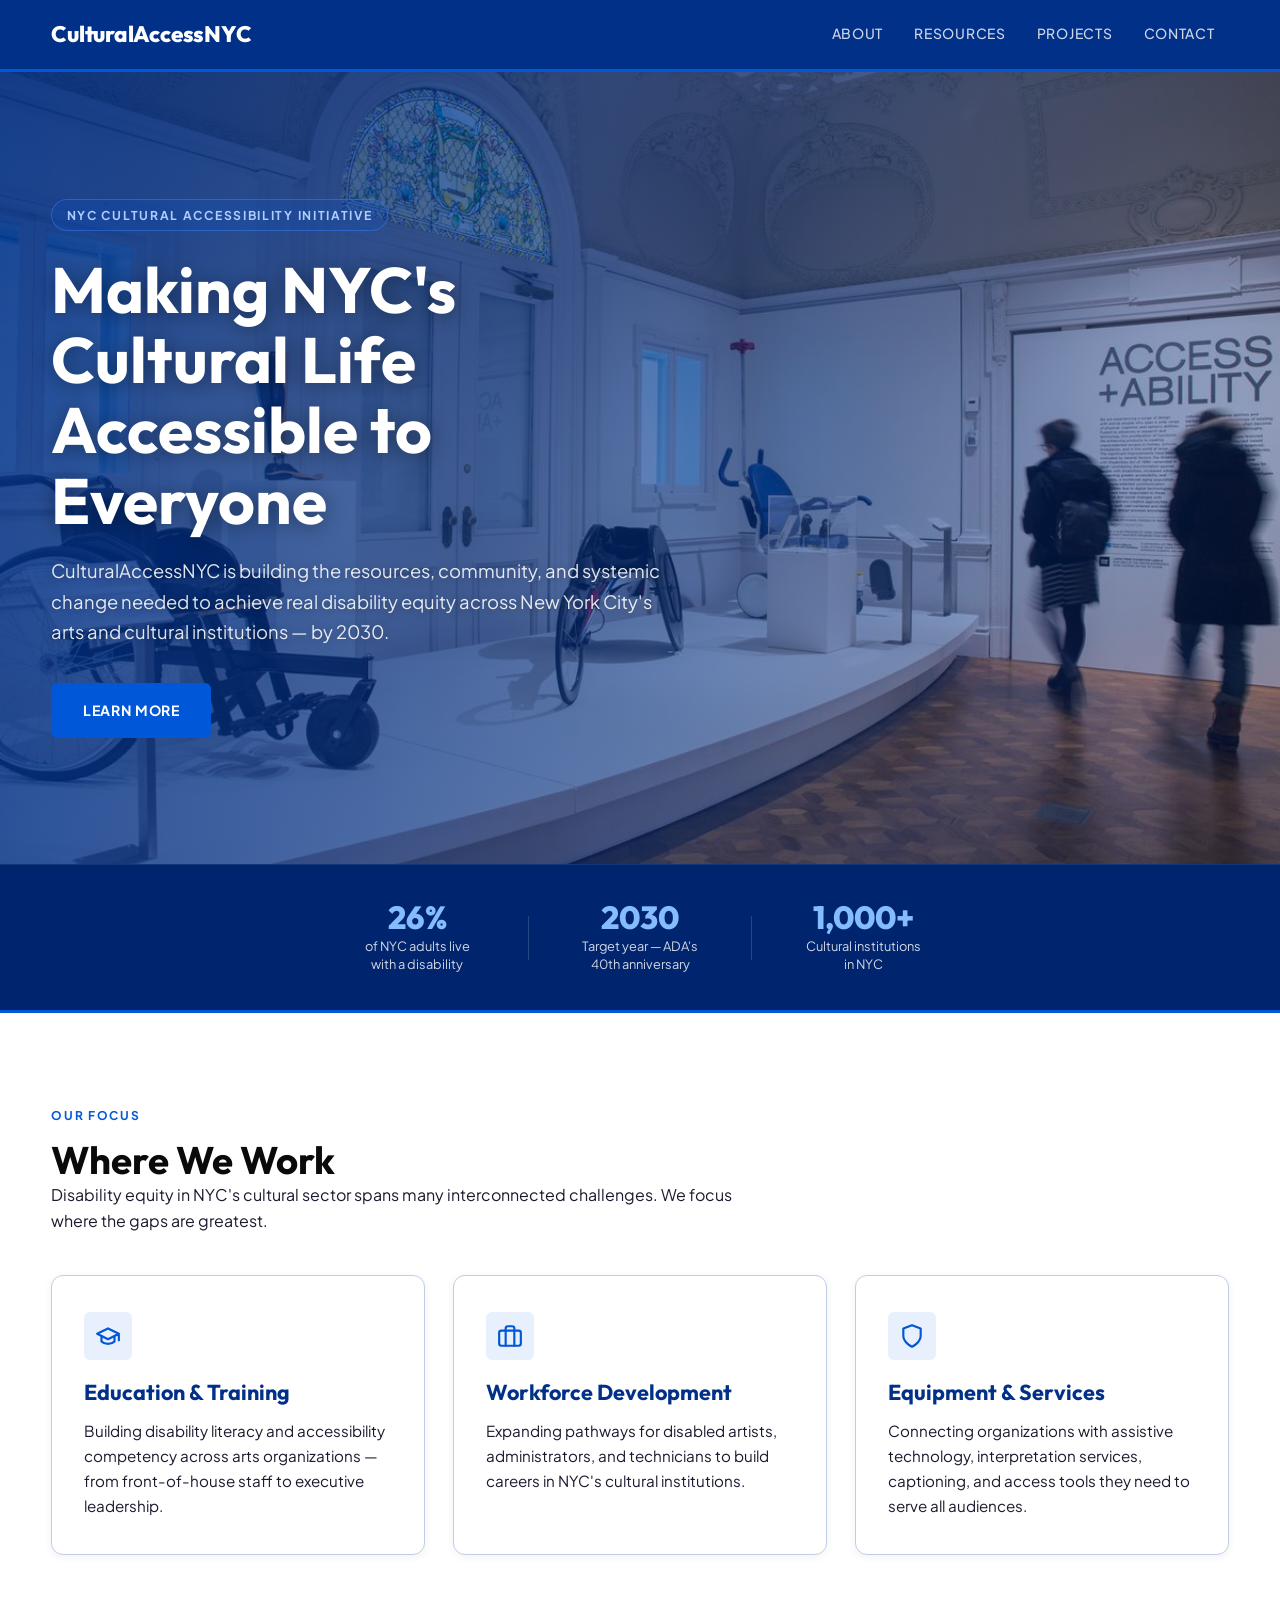
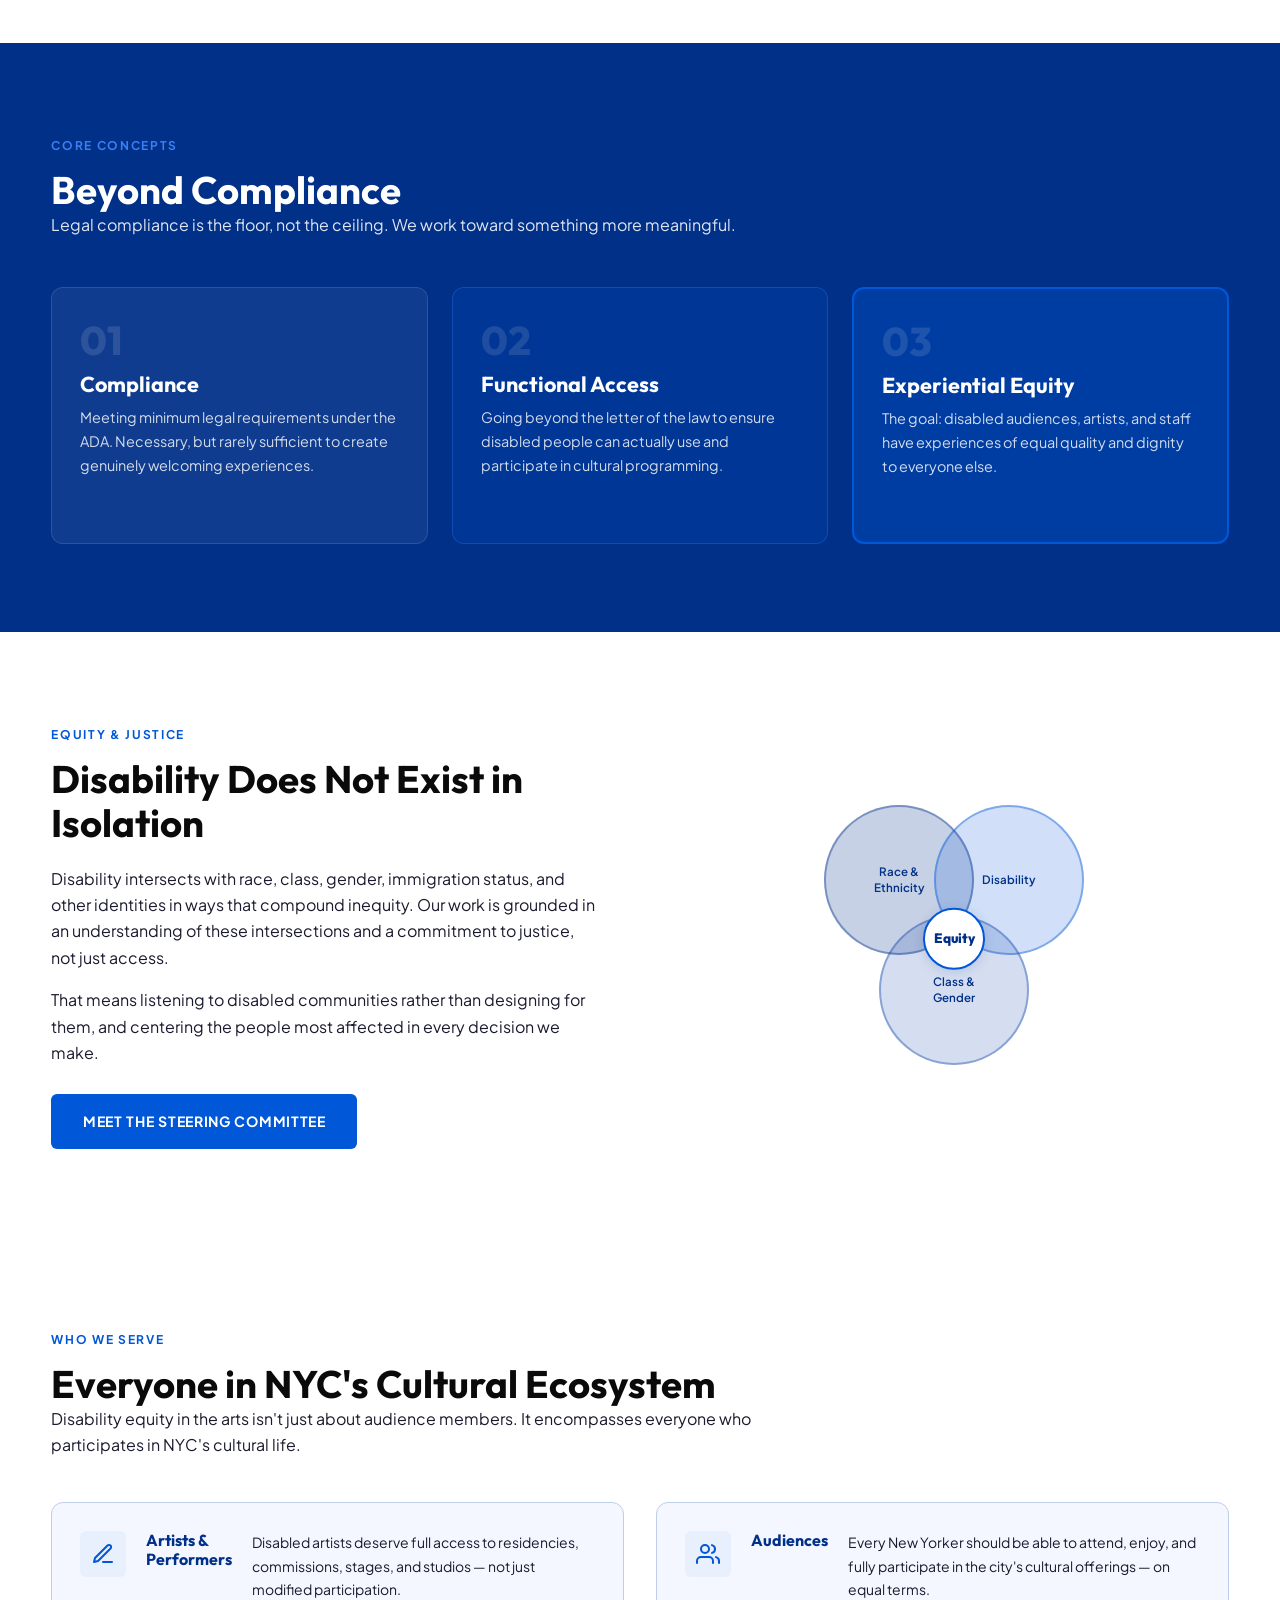
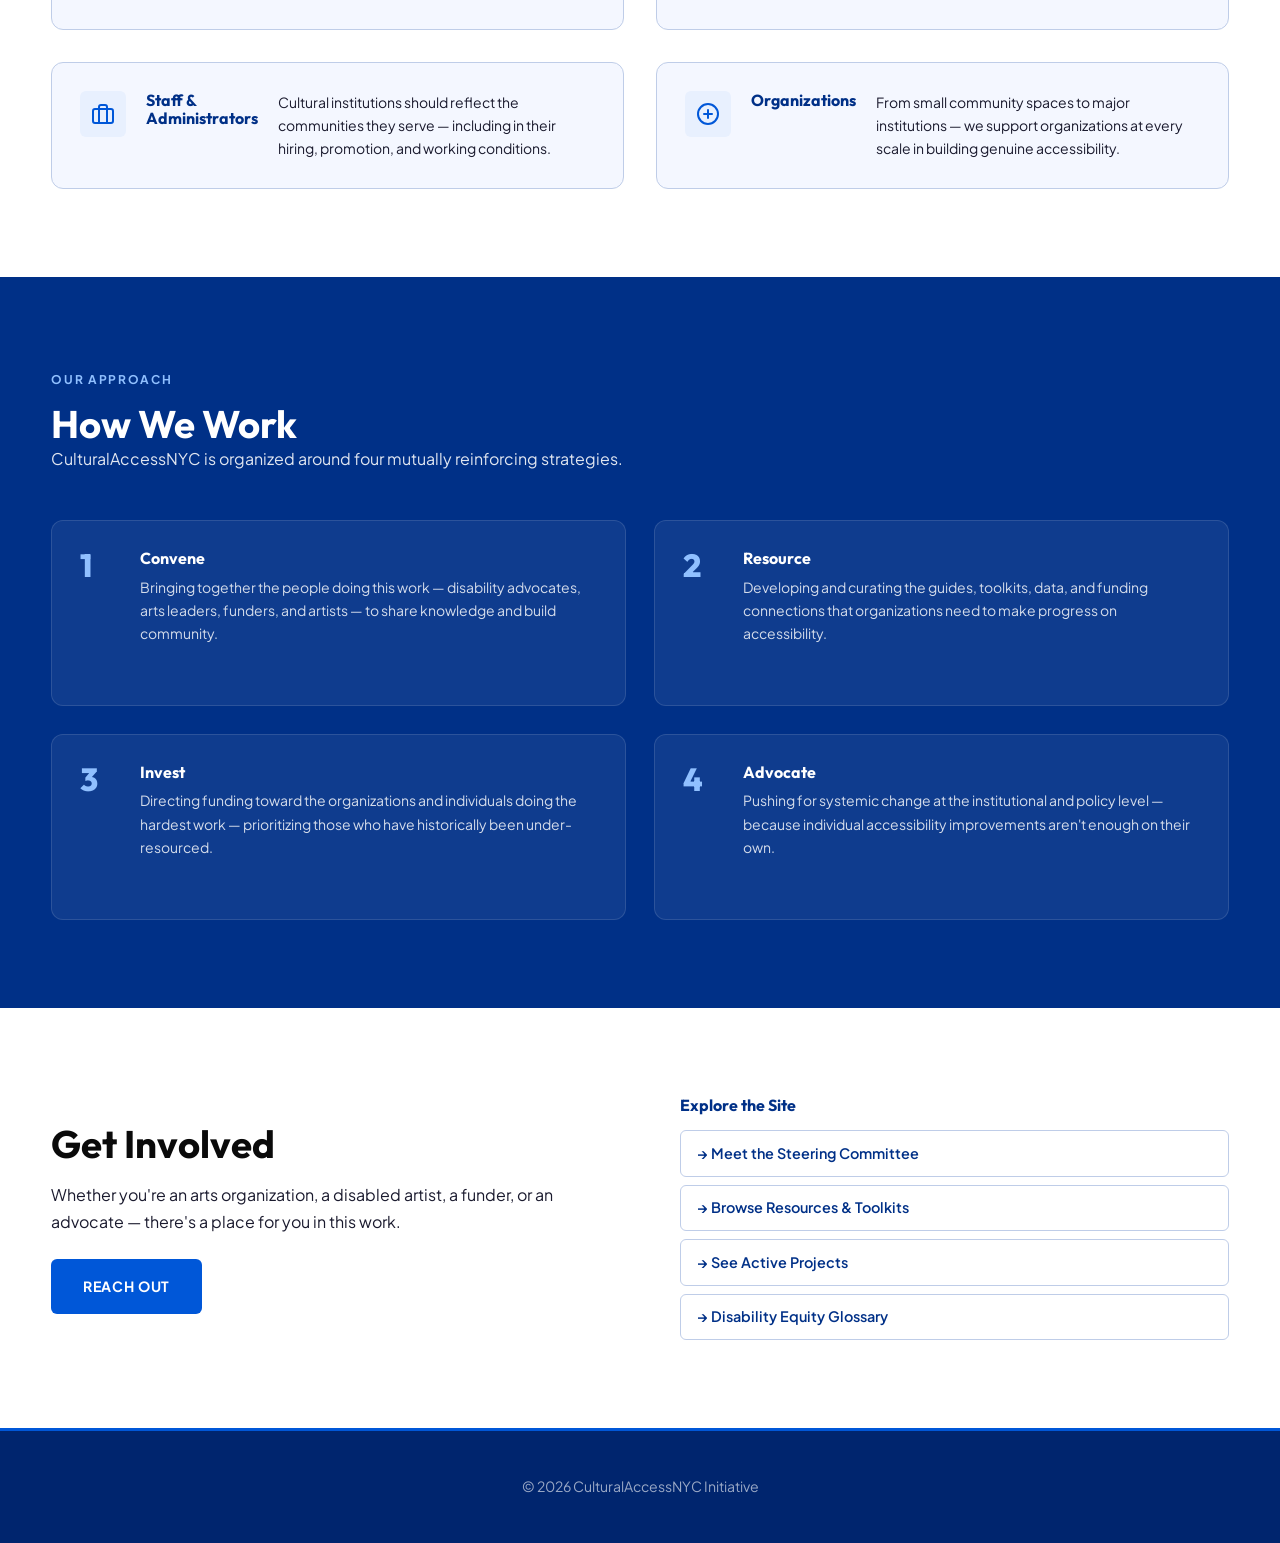
==== commit 5ae4b231: "new new" ====
--- a/index.html
+++ b/index.html
@@ -89,7 +89,7 @@
     <div class="container">
       <span class="section-label" style="color: var(--amber-light);">Core Concepts</span>
       <h2 id="concepts-heading">Beyond Compliance</h2>
-      <p style="color: rgba(255,255,255,0.72); margin-bottom: 3rem; max-width: 58ch;">Legal compliance is the floor, not the ceiling. We work toward something more meaningful.</p>
+      <p style="color: rgba(255,255,255,0.88); margin-bottom: 3rem; max-width: 58ch;">Legal compliance is the floor, not the ceiling. We work toward something more meaningful.</p>
       <div class="concepts-grid">
         <div class="concept-card">
           <div class="concept-num" aria-hidden="true">01</div>
@@ -130,11 +130,101 @@
     </div>
   </section>
 
-  <section class="section section-muted" aria-labelledby="cta-heading">
-    <div class="container">
-      <h2 id="cta-heading">Get Involved</h2>
-      <p>Whether you're an arts organization, a disabled artist, a funder, or an advocate — there's a place for you in this work.</p>
-      <a href="contact.html" class="btn" style="margin-top: 1.5rem;">Reach Out</a>
+  <!-- Who we serve -->
+  <section class="section section-light" aria-labelledby="who-heading">
+    <div class="container">
+      <span class="section-label">Who We Serve</span>
+      <h2 id="who-heading">Everyone in NYC's Cultural Ecosystem</h2>
+      <p style="margin-bottom: 2.75rem; max-width: 60ch;">Disability equity in the arts isn't just about audience members. It encompasses everyone who participates in NYC's cultural life.</p>
+      <div class="audience-grid" role="list">
+        <div class="audience-item" role="listitem">
+          <div class="audience-icon" aria-hidden="true">
+            <svg width="24" height="24" viewBox="0 0 24 24" fill="none" stroke="currentColor" stroke-width="2" stroke-linecap="round" stroke-linejoin="round"><path d="M12 20h9"/><path d="M16.5 3.5a2.121 2.121 0 0 1 3 3L7 19l-4 1 1-4L16.5 3.5z"/></svg>
+          </div>
+          <h3>Artists &amp; Performers</h3>
+          <p>Disabled artists deserve full access to residencies, commissions, stages, and studios — not just modified participation.</p>
+        </div>
+        <div class="audience-item" role="listitem">
+          <div class="audience-icon" aria-hidden="true">
+            <svg width="24" height="24" viewBox="0 0 24 24" fill="none" stroke="currentColor" stroke-width="2" stroke-linecap="round" stroke-linejoin="round"><path d="M17 21v-2a4 4 0 0 0-4-4H5a4 4 0 0 0-4 4v2"/><circle cx="9" cy="7" r="4"/><path d="M23 21v-2a4 4 0 0 0-3-3.87"/><path d="M16 3.13a4 4 0 0 1 0 7.75"/></svg>
+          </div>
+          <h3>Audiences</h3>
+          <p>Every New Yorker should be able to attend, enjoy, and fully participate in the city's cultural offerings — on equal terms.</p>
+        </div>
+        <div class="audience-item" role="listitem">
+          <div class="audience-icon" aria-hidden="true">
+            <svg width="24" height="24" viewBox="0 0 24 24" fill="none" stroke="currentColor" stroke-width="2" stroke-linecap="round" stroke-linejoin="round"><rect x="2" y="7" width="20" height="14" rx="2"/><path d="M16 21V5a2 2 0 0 0-2-2h-4a2 2 0 0 0-2 2v16"/></svg>
+          </div>
+          <h3>Staff &amp; Administrators</h3>
+          <p>Cultural institutions should reflect the communities they serve — including in their hiring, promotion, and working conditions.</p>
+        </div>
+        <div class="audience-item" role="listitem">
+          <div class="audience-icon" aria-hidden="true">
+            <svg width="24" height="24" viewBox="0 0 24 24" fill="none" stroke="currentColor" stroke-width="2" stroke-linecap="round" stroke-linejoin="round"><circle cx="12" cy="12" r="10"/><line x1="12" y1="8" x2="12" y2="16"/><line x1="8" y1="12" x2="16" y2="12"/></svg>
+          </div>
+          <h3>Organizations</h3>
+          <p>From small community spaces to major institutions — we support organizations at every scale in building genuine accessibility.</p>
+        </div>
+      </div>
+    </div>
+  </section>
+
+  <!-- How it works -->
+  <section class="section section-muted" aria-labelledby="how-heading">
+    <div class="container">
+      <span class="section-label" style="color: #90c0ff;">Our Approach</span>
+      <h2 id="how-heading">How We Work</h2>
+      <p style="color: rgba(255,255,255,0.88); margin-bottom: 3rem; max-width: 60ch;">CulturalAccessNYC is organized around four mutually reinforcing strategies.</p>
+      <div class="how-grid">
+        <div class="how-step">
+          <div class="how-num" aria-hidden="true">1</div>
+          <div class="how-text">
+            <h3>Convene</h3>
+            <p>Bringing together the people doing this work — disability advocates, arts leaders, funders, and artists — to share knowledge and build community.</p>
+          </div>
+        </div>
+        <div class="how-step">
+          <div class="how-num" aria-hidden="true">2</div>
+          <div class="how-text">
+            <h3>Resource</h3>
+            <p>Developing and curating the guides, toolkits, data, and funding connections that organizations need to make progress on accessibility.</p>
+          </div>
+        </div>
+        <div class="how-step">
+          <div class="how-num" aria-hidden="true">3</div>
+          <div class="how-text">
+            <h3>Invest</h3>
+            <p>Directing funding toward the organizations and individuals doing the hardest work — prioritizing those who have historically been under-resourced.</p>
+          </div>
+        </div>
+        <div class="how-step">
+          <div class="how-num" aria-hidden="true">4</div>
+          <div class="how-text">
+            <h3>Advocate</h3>
+            <p>Pushing for systemic change at the institutional and policy level — because individual accessibility improvements aren't enough on their own.</p>
+          </div>
+        </div>
+      </div>
+    </div>
+  </section>
+
+  <!-- CTA -->
+  <section class="section section-light" aria-labelledby="cta-heading">
+    <div class="container cta-split">
+      <div class="cta-block-left">
+        <h2 id="cta-heading">Get Involved</h2>
+        <p>Whether you're an arts organization, a disabled artist, a funder, or an advocate — there's a place for you in this work.</p>
+        <a href="contact.html" class="btn" style="margin-top: 1.5rem;">Reach Out</a>
+      </div>
+      <div class="cta-block-right" aria-label="Quick links">
+        <h3>Explore the Site</h3>
+        <ul class="quick-links" role="list">
+          <li><a href="about.html" class="quick-link">→ Meet the Steering Committee</a></li>
+          <li><a href="resources.html" class="quick-link">→ Browse Resources &amp; Toolkits</a></li>
+          <li><a href="projects.html" class="quick-link">→ See Active Projects</a></li>
+          <li><a href="resources.html#glossary-heading" class="quick-link">→ Disability Equity Glossary</a></li>
+        </ul>
+      </div>
     </div>
   </section>
 </main>
--- a/style.css
+++ b/style.css
@@ -40,7 +40,7 @@
   left: 1rem;
   z-index: 9999;
   background: var(--amber);
-  color: var(--navy);
+  color: var(--white);
   font-family: 'Plus Jakarta Sans', sans-serif;
   font-weight: 700;
   font-size: 0.95rem;
@@ -111,6 +111,8 @@
   top: 0;
   z-index: 1000;
   border-bottom: 3px solid var(--amber);
+  transform: translateZ(0);
+  will-change: transform;
 }
 
 .header-inner {
@@ -131,7 +133,7 @@
   flex-shrink: 0;
   transition: color var(--transition);
 }
-.logo:hover { color: var(--amber-light); }
+.logo:hover { color: #90c0ff; }
 .logo:focus-visible { outline-color: var(--amber); border-radius: 4px; }
 
 /* ── Nav ── */
@@ -160,7 +162,7 @@
 }
 .nav-list a:hover,
 .nav-list a[aria-current="page"] {
-  color: var(--amber-light);
+  color: #90c0ff;
   background: rgba(0,87,216,0.18);
 }
 .nav-list a:focus-visible { outline-color: var(--amber); }
@@ -186,7 +188,7 @@
   transition: border-color var(--transition), background var(--transition);
 }
 .checkbtn:hover {
-  border-color: var(--amber-light);
+  border-color: #90c0ff;
   background: rgba(0,87,216,0.18);
 }
 
@@ -236,7 +238,7 @@
   font-weight: 700;
   letter-spacing: 0.14em;
   text-transform: uppercase;
-  color: var(--amber-light);
+  color: #aeccff;
   background: rgba(0,87,216,0.18);
   border: 1px solid rgba(58,127,245,0.5);
   padding: 0.3rem 0.9rem;
@@ -280,7 +282,7 @@
   cursor: pointer;
 }
 .btn:hover {
-  background: var(--amber-light);
+  background: #0048b5;
   transform: translateY(-2px);
   box-shadow: 0 8px 24px rgba(0,87,216,0.38);
 }
@@ -367,7 +369,7 @@
 
 /* ── CTA / Dark sections ── */
 .section-muted h2 { color: var(--white); }
-.section-muted p { color: rgba(255,255,255,0.72); margin-bottom: 2rem; }
+.section-muted p { color: rgba(255,255,255,0.85); margin-bottom: 2rem; }
 
 /* ── Footer ── */
 .footer {
@@ -390,6 +392,7 @@
   grid-template-columns: repeat(3, 1fr);
   gap: 1.75rem;
   padding: 0.5rem 0;
+  contain: layout;
 }
 
 /* ── Member Card ── */
@@ -402,6 +405,8 @@
   transition: transform var(--transition), box-shadow var(--transition);
   display: flex;
   flex-direction: column;
+  will-change: transform;
+  contain: layout style;
 }
 .member-card:hover {
   transform: translateY(-5px);
@@ -482,7 +487,7 @@
   font-size: 0.925rem;
   color: #0a0a0a;
   line-height: 1.75;
-  height: calc(0.925rem * 1.75 * 4);
+  max-height: calc(0.925rem * 1.75 * 4);
   margin-bottom: 0.85rem;
   letter-spacing: 0.01em;
 }
@@ -623,13 +628,13 @@
   font-family: 'Outfit', sans-serif;
   font-size: 2rem;
   font-weight: 800;
-  color: var(--amber-light);
+  color: #85bcff;
   line-height: 1;
   margin-bottom: 0.3rem;
 }
 .stat-label {
   font-size: 0.8rem;
-  color: rgba(255,255,255,0.62);
+  color: rgba(255,255,255,0.82);
   text-align: center;
   max-width: 14ch;
   line-height: 1.4;
@@ -687,7 +692,7 @@
   margin-bottom: 0.75rem;
 }
 .concept-card h3 { color: var(--white); margin-bottom: 0.6rem; }
-.concept-card p { color: rgba(255,255,255,0.65); font-size: 0.9rem; max-width: none; }
+.concept-card p { color: rgba(255,255,255,0.82); font-size: 0.9rem; max-width: none; }
 
 /* ── Two-column layout ── */
 .two-col {
@@ -765,7 +770,7 @@
 
 /* ── Page Hero subtitle ── */
 .page-hero-sub {
-  color: rgba(255,255,255,0.72);
+  color: rgba(255,255,255,0.85);
   font-size: 1.05rem;
   margin-top: 1rem;
   max-width: 56ch;
@@ -872,9 +877,9 @@
 .accordion-btn:hover { background: rgba(255,255,255,0.08); }
 .accordion-btn[aria-expanded="true"] { background: rgba(0,87,216,0.25); }
 .accordion-btn:focus-visible { outline: 3px solid var(--amber-light); outline-offset: -3px; }
-.accordion-icon { font-size: 1.4rem; font-weight: 300; line-height: 1; color: var(--amber-light); flex-shrink: 0; margin-left: 1rem; }
+.accordion-icon { font-size: 1.4rem; font-weight: 300; line-height: 1; color: #90c0ff; flex-shrink: 0; margin-left: 1rem; }
 .accordion-body { padding: 0.1rem 1.5rem 1.25rem; }
-.accordion-body p { font-size: 0.9rem; color: rgba(255,255,255,0.65); max-width: 68ch; }
+.accordion-body p { font-size: 0.9rem; color: rgba(255,255,255,0.82); max-width: 68ch; }
 
 /* ── Timeline ── */
 .timeline { position: relative; padding-left: 2.5rem; }
@@ -969,10 +974,11 @@
   color: var(--amber-light);
   border-radius: 100px;
   padding: 0.2rem 0.65rem;
+  color: #aeccff;
 }
 .initiative-status--dev { background: rgba(255,255,255,0.08); color: rgba(255,255,255,0.55); }
 .initiative-card h3 { color: var(--white); margin-bottom: 0.65rem; font-size: 1.05rem; }
-.initiative-card p { color: rgba(255,255,255,0.65); font-size: 0.88rem; max-width: none; margin-bottom: 1rem; }
+.initiative-card p { color: rgba(255,255,255,0.82); font-size: 0.88rem; max-width: none; margin-bottom: 1rem; }
 .initiative-details {
   list-style: none;
   display: flex;
@@ -983,7 +989,7 @@
 }
 .initiative-details li {
   font-size: 0.8rem;
-  color: rgba(255,255,255,0.5);
+  color: rgba(255,255,255,0.78);
   padding-left: 1rem;
   position: relative;
 }
@@ -1082,3 +1088,99 @@
   .filter-tabs { gap: 0.35rem; }
   .timeline { padding-left: 2rem; }
 }
+
+/* ── Homepage: Audience grid ── */
+.audience-grid {
+  display: grid;
+  grid-template-columns: repeat(2, 1fr);
+  gap: 2rem;
+}
+.audience-item {
+  display: flex;
+  gap: 1.25rem;
+  align-items: flex-start;
+  padding: 1.75rem;
+  background: var(--off-white);
+  border: 1px solid var(--border);
+  border-radius: var(--radius-md);
+  transition: box-shadow var(--transition);
+}
+.audience-item:hover { box-shadow: var(--shadow-md); }
+.audience-icon {
+  width: 46px;
+  height: 46px;
+  background: var(--amber-pale);
+  border-radius: var(--radius-sm);
+  display: flex;
+  align-items: center;
+  justify-content: center;
+  color: var(--amber);
+  flex-shrink: 0;
+}
+.audience-item h3 { font-size: 1rem; color: var(--navy); margin-bottom: 0.4rem; }
+.audience-item p { font-size: 0.875rem; color: var(--text-secondary); max-width: none; }
+
+/* ── Homepage: How we work ── */
+.how-grid {
+  display: grid;
+  grid-template-columns: repeat(2, 1fr);
+  gap: 1.75rem;
+}
+.how-step {
+  display: flex;
+  gap: 1.25rem;
+  align-items: flex-start;
+  background: rgba(255,255,255,0.06);
+  border: 1px solid rgba(255,255,255,0.12);
+  border-radius: var(--radius-md);
+  padding: 1.75rem;
+}
+.how-num {
+  font-family: 'Outfit', sans-serif;
+  font-size: 2rem;
+  font-weight: 800;
+  color: #90c0ff;
+  line-height: 1;
+  flex-shrink: 0;
+  width: 2.5rem;
+}
+.how-text h3 { color: var(--white); font-size: 1rem; margin-bottom: 0.5rem; }
+.how-text p { color: rgba(255,255,255,0.82); font-size: 0.875rem; max-width: none; }
+
+/* ── Homepage: CTA split ── */
+.cta-split {
+  display: grid;
+  grid-template-columns: 1fr 1fr;
+  gap: 5rem;
+  align-items: center;
+}
+.cta-block-left h2 { margin-bottom: 1rem; }
+.cta-block-left p { max-width: 44ch; }
+.cta-block-right h3 { font-size: 1rem; color: var(--navy); margin-bottom: 1rem; }
+.quick-links { list-style: none; display: flex; flex-direction: column; gap: 0.5rem; }
+.quick-link {
+  display: block;
+  color: var(--navy);
+  text-decoration: none;
+  font-size: 0.9rem;
+  font-weight: 600;
+  padding: 0.65rem 1rem;
+  border: 1.5px solid var(--border);
+  border-radius: var(--radius-sm);
+  transition: background var(--transition), border-color var(--transition), color var(--transition);
+}
+.quick-link:hover {
+  background: var(--navy);
+  border-color: var(--navy);
+  color: var(--white);
+}
+.quick-link:focus-visible {
+  outline: 3px solid var(--focus-ring);
+  outline-offset: 2px;
+}
+
+@media (max-width: 960px) {
+  .audience-grid { grid-template-columns: 1fr; }
+  .how-grid { grid-template-columns: 1fr; }
+  .cta-split { grid-template-columns: 1fr; gap: 2.5rem; }
+}
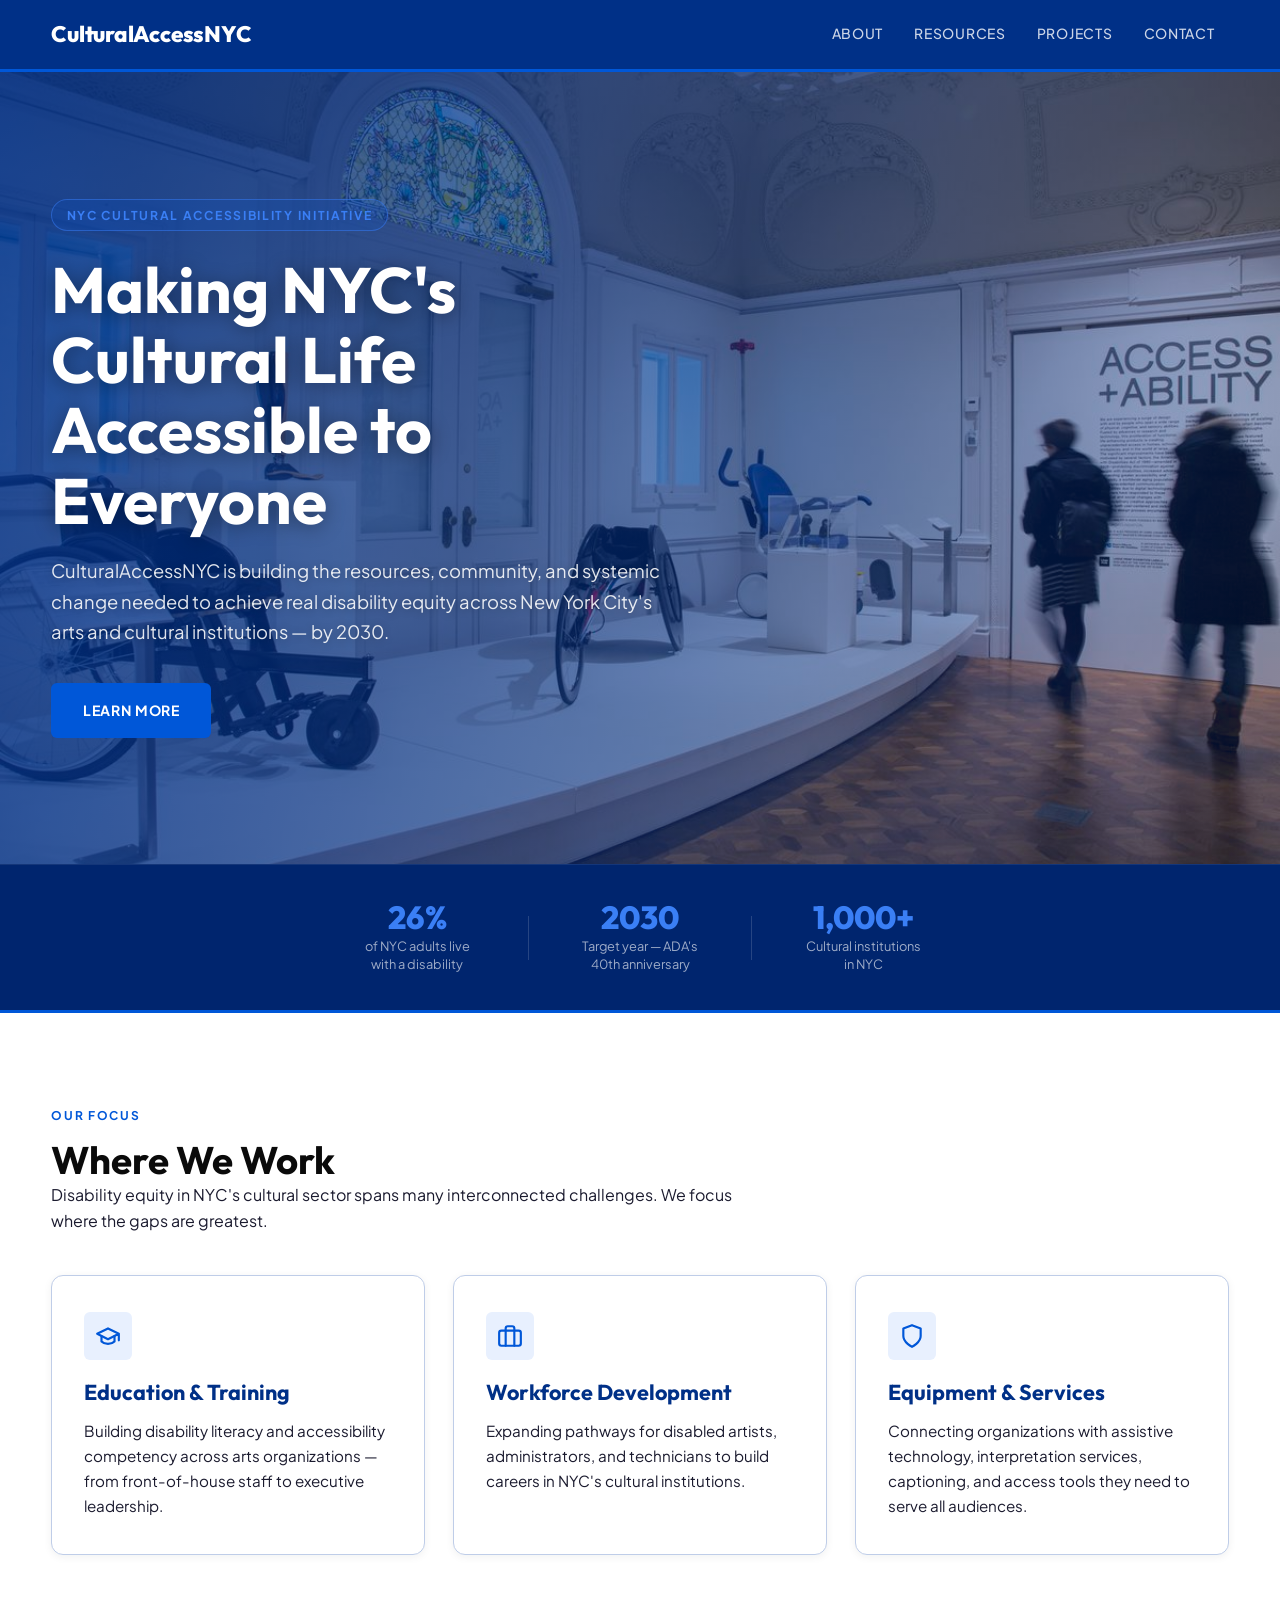
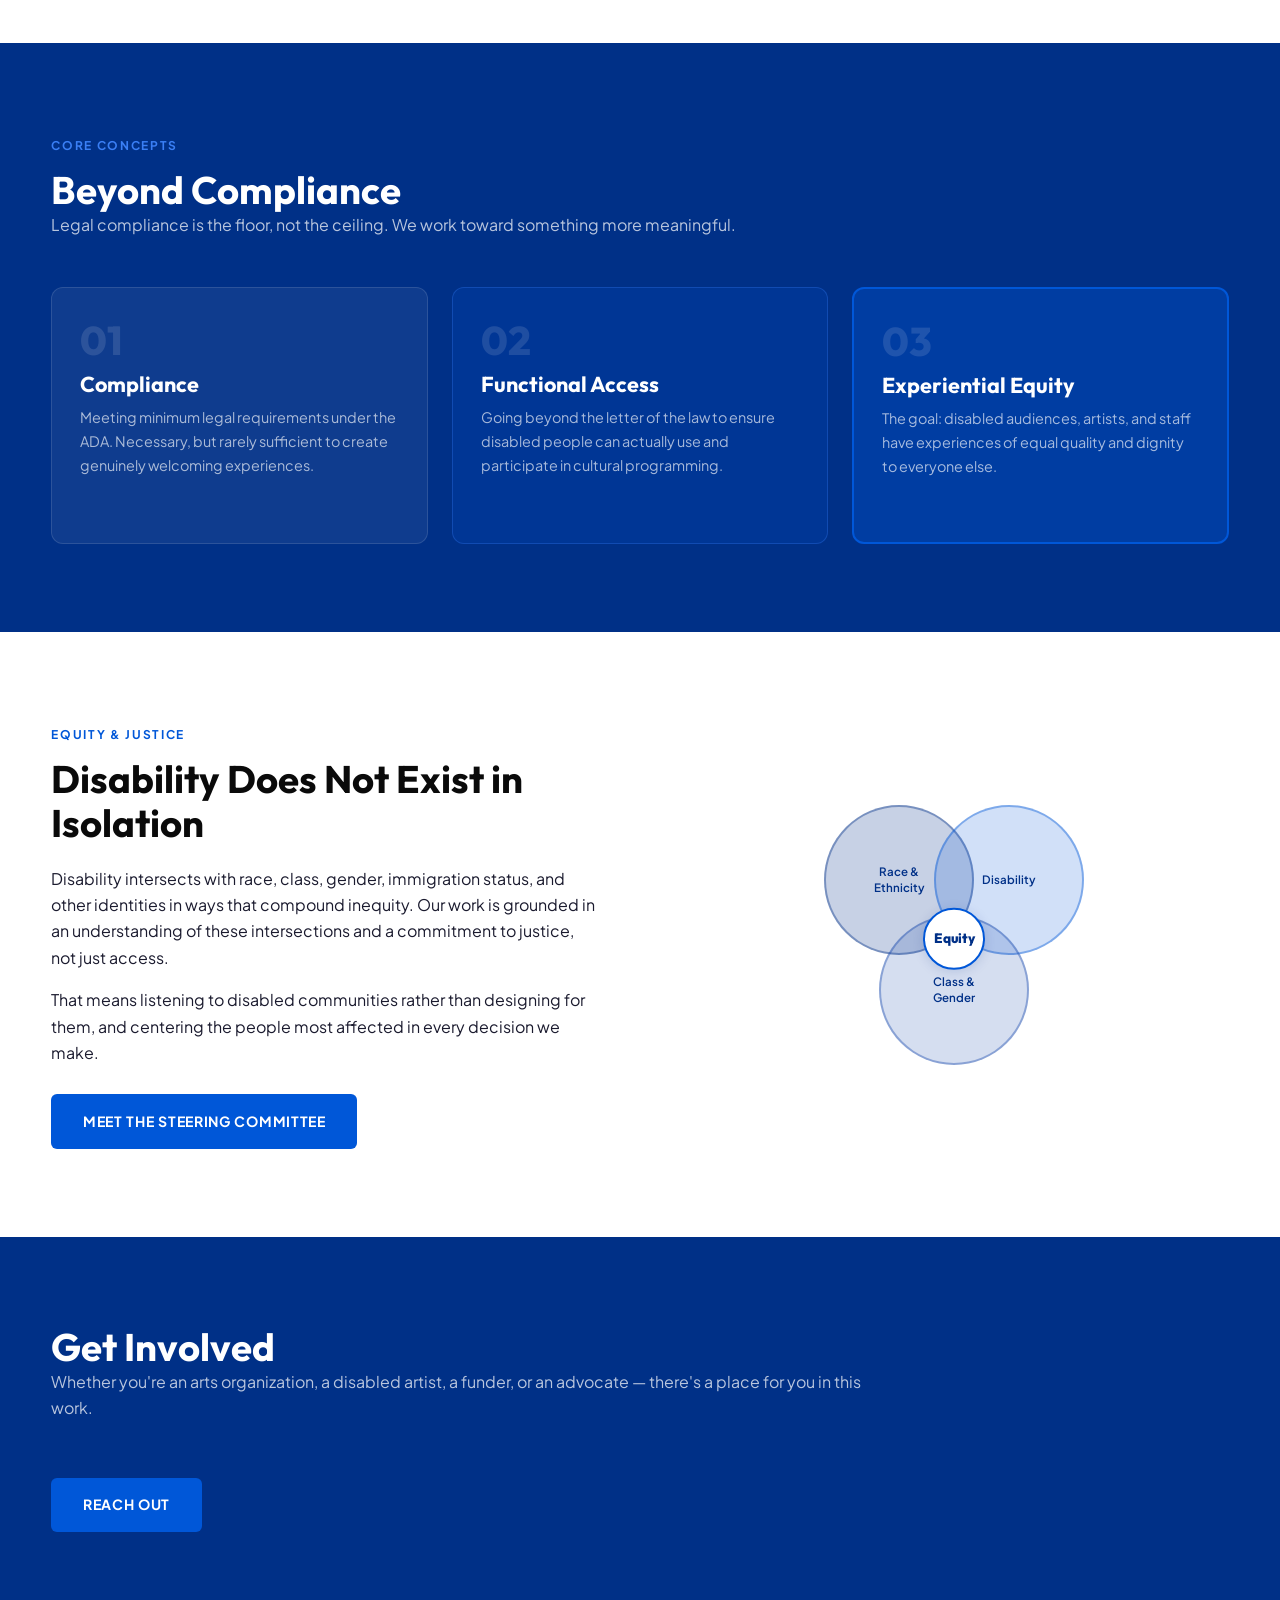
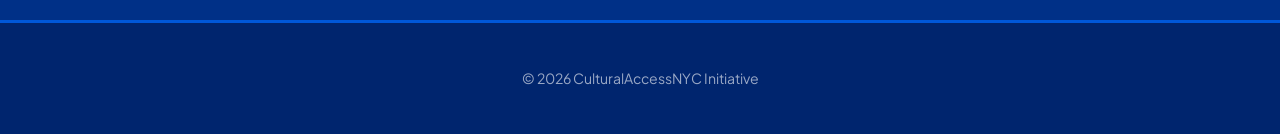
==== commit 343cefed: "edit edit" ====
--- a/index.html
+++ b/index.html
@@ -89,7 +89,7 @@
     <div class="container">
       <span class="section-label" style="color: var(--amber-light);">Core Concepts</span>
       <h2 id="concepts-heading">Beyond Compliance</h2>
-      <p style="color: rgba(255,255,255,0.88); margin-bottom: 3rem; max-width: 58ch;">Legal compliance is the floor, not the ceiling. We work toward something more meaningful.</p>
+      <p style="color: rgba(255,255,255,0.72); margin-bottom: 3rem; max-width: 58ch;">Legal compliance is the floor, not the ceiling. We work toward something more meaningful.</p>
       <div class="concepts-grid">
         <div class="concept-card">
           <div class="concept-num" aria-hidden="true">01</div>
@@ -130,101 +130,11 @@
     </div>
   </section>
 
-  <!-- Who we serve -->
-  <section class="section section-light" aria-labelledby="who-heading">
+  <section class="section section-muted" aria-labelledby="cta-heading">
     <div class="container">
-      <span class="section-label">Who We Serve</span>
-      <h2 id="who-heading">Everyone in NYC's Cultural Ecosystem</h2>
-      <p style="margin-bottom: 2.75rem; max-width: 60ch;">Disability equity in the arts isn't just about audience members. It encompasses everyone who participates in NYC's cultural life.</p>
-      <div class="audience-grid" role="list">
-        <div class="audience-item" role="listitem">
-          <div class="audience-icon" aria-hidden="true">
-            <svg width="24" height="24" viewBox="0 0 24 24" fill="none" stroke="currentColor" stroke-width="2" stroke-linecap="round" stroke-linejoin="round"><path d="M12 20h9"/><path d="M16.5 3.5a2.121 2.121 0 0 1 3 3L7 19l-4 1 1-4L16.5 3.5z"/></svg>
-          </div>
-          <h3>Artists &amp; Performers</h3>
-          <p>Disabled artists deserve full access to residencies, commissions, stages, and studios — not just modified participation.</p>
-        </div>
-        <div class="audience-item" role="listitem">
-          <div class="audience-icon" aria-hidden="true">
-            <svg width="24" height="24" viewBox="0 0 24 24" fill="none" stroke="currentColor" stroke-width="2" stroke-linecap="round" stroke-linejoin="round"><path d="M17 21v-2a4 4 0 0 0-4-4H5a4 4 0 0 0-4 4v2"/><circle cx="9" cy="7" r="4"/><path d="M23 21v-2a4 4 0 0 0-3-3.87"/><path d="M16 3.13a4 4 0 0 1 0 7.75"/></svg>
-          </div>
-          <h3>Audiences</h3>
-          <p>Every New Yorker should be able to attend, enjoy, and fully participate in the city's cultural offerings — on equal terms.</p>
-        </div>
-        <div class="audience-item" role="listitem">
-          <div class="audience-icon" aria-hidden="true">
-            <svg width="24" height="24" viewBox="0 0 24 24" fill="none" stroke="currentColor" stroke-width="2" stroke-linecap="round" stroke-linejoin="round"><rect x="2" y="7" width="20" height="14" rx="2"/><path d="M16 21V5a2 2 0 0 0-2-2h-4a2 2 0 0 0-2 2v16"/></svg>
-          </div>
-          <h3>Staff &amp; Administrators</h3>
-          <p>Cultural institutions should reflect the communities they serve — including in their hiring, promotion, and working conditions.</p>
-        </div>
-        <div class="audience-item" role="listitem">
-          <div class="audience-icon" aria-hidden="true">
-            <svg width="24" height="24" viewBox="0 0 24 24" fill="none" stroke="currentColor" stroke-width="2" stroke-linecap="round" stroke-linejoin="round"><circle cx="12" cy="12" r="10"/><line x1="12" y1="8" x2="12" y2="16"/><line x1="8" y1="12" x2="16" y2="12"/></svg>
-          </div>
-          <h3>Organizations</h3>
-          <p>From small community spaces to major institutions — we support organizations at every scale in building genuine accessibility.</p>
-        </div>
-      </div>
-    </div>
-  </section>
-
-  <!-- How it works -->
-  <section class="section section-muted" aria-labelledby="how-heading">
-    <div class="container">
-      <span class="section-label" style="color: #90c0ff;">Our Approach</span>
-      <h2 id="how-heading">How We Work</h2>
-      <p style="color: rgba(255,255,255,0.88); margin-bottom: 3rem; max-width: 60ch;">CulturalAccessNYC is organized around four mutually reinforcing strategies.</p>
-      <div class="how-grid">
-        <div class="how-step">
-          <div class="how-num" aria-hidden="true">1</div>
-          <div class="how-text">
-            <h3>Convene</h3>
-            <p>Bringing together the people doing this work — disability advocates, arts leaders, funders, and artists — to share knowledge and build community.</p>
-          </div>
-        </div>
-        <div class="how-step">
-          <div class="how-num" aria-hidden="true">2</div>
-          <div class="how-text">
-            <h3>Resource</h3>
-            <p>Developing and curating the guides, toolkits, data, and funding connections that organizations need to make progress on accessibility.</p>
-          </div>
-        </div>
-        <div class="how-step">
-          <div class="how-num" aria-hidden="true">3</div>
-          <div class="how-text">
-            <h3>Invest</h3>
-            <p>Directing funding toward the organizations and individuals doing the hardest work — prioritizing those who have historically been under-resourced.</p>
-          </div>
-        </div>
-        <div class="how-step">
-          <div class="how-num" aria-hidden="true">4</div>
-          <div class="how-text">
-            <h3>Advocate</h3>
-            <p>Pushing for systemic change at the institutional and policy level — because individual accessibility improvements aren't enough on their own.</p>
-          </div>
-        </div>
-      </div>
-    </div>
-  </section>
-
-  <!-- CTA -->
-  <section class="section section-light" aria-labelledby="cta-heading">
-    <div class="container cta-split">
-      <div class="cta-block-left">
-        <h2 id="cta-heading">Get Involved</h2>
-        <p>Whether you're an arts organization, a disabled artist, a funder, or an advocate — there's a place for you in this work.</p>
-        <a href="contact.html" class="btn" style="margin-top: 1.5rem;">Reach Out</a>
-      </div>
-      <div class="cta-block-right" aria-label="Quick links">
-        <h3>Explore the Site</h3>
-        <ul class="quick-links" role="list">
-          <li><a href="about.html" class="quick-link">→ Meet the Steering Committee</a></li>
-          <li><a href="resources.html" class="quick-link">→ Browse Resources &amp; Toolkits</a></li>
-          <li><a href="projects.html" class="quick-link">→ See Active Projects</a></li>
-          <li><a href="resources.html#glossary-heading" class="quick-link">→ Disability Equity Glossary</a></li>
-        </ul>
-      </div>
+      <h2 id="cta-heading">Get Involved</h2>
+      <p>Whether you're an arts organization, a disabled artist, a funder, or an advocate — there's a place for you in this work.</p>
+      <a href="contact.html" class="btn" style="margin-top: 1.5rem;">Reach Out</a>
     </div>
   </section>
 </main>
--- a/style.css
+++ b/style.css
@@ -40,7 +40,7 @@
   left: 1rem;
   z-index: 9999;
   background: var(--amber);
-  color: var(--white);
+  color: var(--navy);
   font-family: 'Plus Jakarta Sans', sans-serif;
   font-weight: 700;
   font-size: 0.95rem;
@@ -111,8 +111,6 @@
   top: 0;
   z-index: 1000;
   border-bottom: 3px solid var(--amber);
-  transform: translateZ(0);
-  will-change: transform;
 }
 
 .header-inner {
@@ -133,7 +131,7 @@
   flex-shrink: 0;
   transition: color var(--transition);
 }
-.logo:hover { color: #90c0ff; }
+.logo:hover { color: var(--amber-light); }
 .logo:focus-visible { outline-color: var(--amber); border-radius: 4px; }
 
 /* ── Nav ── */
@@ -162,7 +160,7 @@
 }
 .nav-list a:hover,
 .nav-list a[aria-current="page"] {
-  color: #90c0ff;
+  color: var(--amber-light);
   background: rgba(0,87,216,0.18);
 }
 .nav-list a:focus-visible { outline-color: var(--amber); }
@@ -188,7 +186,7 @@
   transition: border-color var(--transition), background var(--transition);
 }
 .checkbtn:hover {
-  border-color: #90c0ff;
+  border-color: var(--amber-light);
   background: rgba(0,87,216,0.18);
 }
 
@@ -238,7 +236,7 @@
   font-weight: 700;
   letter-spacing: 0.14em;
   text-transform: uppercase;
-  color: #aeccff;
+  color: var(--amber-light);
   background: rgba(0,87,216,0.18);
   border: 1px solid rgba(58,127,245,0.5);
   padding: 0.3rem 0.9rem;
@@ -282,7 +280,7 @@
   cursor: pointer;
 }
 .btn:hover {
-  background: #0048b5;
+  background: var(--amber-light);
   transform: translateY(-2px);
   box-shadow: 0 8px 24px rgba(0,87,216,0.38);
 }
@@ -369,7 +367,7 @@
 
 /* ── CTA / Dark sections ── */
 .section-muted h2 { color: var(--white); }
-.section-muted p { color: rgba(255,255,255,0.85); margin-bottom: 2rem; }
+.section-muted p { color: rgba(255,255,255,0.72); margin-bottom: 2rem; }
 
 /* ── Footer ── */
 .footer {
@@ -392,7 +390,6 @@
   grid-template-columns: repeat(3, 1fr);
   gap: 1.75rem;
   padding: 0.5rem 0;
-  contain: layout;
 }
 
 /* ── Member Card ── */
@@ -405,8 +402,6 @@
   transition: transform var(--transition), box-shadow var(--transition);
   display: flex;
   flex-direction: column;
-  will-change: transform;
-  contain: layout style;
 }
 .member-card:hover {
   transform: translateY(-5px);
@@ -487,7 +482,7 @@
   font-size: 0.925rem;
   color: #0a0a0a;
   line-height: 1.75;
-  max-height: calc(0.925rem * 1.75 * 4);
+  height: calc(0.925rem * 1.75 * 4);
   margin-bottom: 0.85rem;
   letter-spacing: 0.01em;
 }
@@ -628,13 +623,13 @@
   font-family: 'Outfit', sans-serif;
   font-size: 2rem;
   font-weight: 800;
-  color: #85bcff;
+  color: var(--amber-light);
   line-height: 1;
   margin-bottom: 0.3rem;
 }
 .stat-label {
   font-size: 0.8rem;
-  color: rgba(255,255,255,0.82);
+  color: rgba(255,255,255,0.62);
   text-align: center;
   max-width: 14ch;
   line-height: 1.4;
@@ -692,7 +687,7 @@
   margin-bottom: 0.75rem;
 }
 .concept-card h3 { color: var(--white); margin-bottom: 0.6rem; }
-.concept-card p { color: rgba(255,255,255,0.82); font-size: 0.9rem; max-width: none; }
+.concept-card p { color: rgba(255,255,255,0.65); font-size: 0.9rem; max-width: none; }
 
 /* ── Two-column layout ── */
 .two-col {
@@ -770,7 +765,7 @@
 
 /* ── Page Hero subtitle ── */
 .page-hero-sub {
-  color: rgba(255,255,255,0.85);
+  color: rgba(255,255,255,0.72);
   font-size: 1.05rem;
   margin-top: 1rem;
   max-width: 56ch;
@@ -877,9 +872,9 @@
 .accordion-btn:hover { background: rgba(255,255,255,0.08); }
 .accordion-btn[aria-expanded="true"] { background: rgba(0,87,216,0.25); }
 .accordion-btn:focus-visible { outline: 3px solid var(--amber-light); outline-offset: -3px; }
-.accordion-icon { font-size: 1.4rem; font-weight: 300; line-height: 1; color: #90c0ff; flex-shrink: 0; margin-left: 1rem; }
+.accordion-icon { font-size: 1.4rem; font-weight: 300; line-height: 1; color: var(--amber-light); flex-shrink: 0; margin-left: 1rem; }
 .accordion-body { padding: 0.1rem 1.5rem 1.25rem; }
-.accordion-body p { font-size: 0.9rem; color: rgba(255,255,255,0.82); max-width: 68ch; }
+.accordion-body p { font-size: 0.9rem; color: rgba(255,255,255,0.65); max-width: 68ch; }
 
 /* ── Timeline ── */
 .timeline { position: relative; padding-left: 2.5rem; }
@@ -974,11 +969,10 @@
   color: var(--amber-light);
   border-radius: 100px;
   padding: 0.2rem 0.65rem;
-  color: #aeccff;
 }
 .initiative-status--dev { background: rgba(255,255,255,0.08); color: rgba(255,255,255,0.55); }
 .initiative-card h3 { color: var(--white); margin-bottom: 0.65rem; font-size: 1.05rem; }
-.initiative-card p { color: rgba(255,255,255,0.82); font-size: 0.88rem; max-width: none; margin-bottom: 1rem; }
+.initiative-card p { color: rgba(255,255,255,0.65); font-size: 0.88rem; max-width: none; margin-bottom: 1rem; }
 .initiative-details {
   list-style: none;
   display: flex;
@@ -989,7 +983,7 @@
 }
 .initiative-details li {
   font-size: 0.8rem;
-  color: rgba(255,255,255,0.78);
+  color: rgba(255,255,255,0.5);
   padding-left: 1rem;
   position: relative;
 }
@@ -1088,99 +1082,3 @@
   .filter-tabs { gap: 0.35rem; }
   .timeline { padding-left: 2rem; }
 }
-
-/* ── Homepage: Audience grid ── */
-.audience-grid {
-  display: grid;
-  grid-template-columns: repeat(2, 1fr);
-  gap: 2rem;
-}
-.audience-item {
-  display: flex;
-  gap: 1.25rem;
-  align-items: flex-start;
-  padding: 1.75rem;
-  background: var(--off-white);
-  border: 1px solid var(--border);
-  border-radius: var(--radius-md);
-  transition: box-shadow var(--transition);
-}
-.audience-item:hover { box-shadow: var(--shadow-md); }
-.audience-icon {
-  width: 46px;
-  height: 46px;
-  background: var(--amber-pale);
-  border-radius: var(--radius-sm);
-  display: flex;
-  align-items: center;
-  justify-content: center;
-  color: var(--amber);
-  flex-shrink: 0;
-}
-.audience-item h3 { font-size: 1rem; color: var(--navy); margin-bottom: 0.4rem; }
-.audience-item p { font-size: 0.875rem; color: var(--text-secondary); max-width: none; }
-
-/* ── Homepage: How we work ── */
-.how-grid {
-  display: grid;
-  grid-template-columns: repeat(2, 1fr);
-  gap: 1.75rem;
-}
-.how-step {
-  display: flex;
-  gap: 1.25rem;
-  align-items: flex-start;
-  background: rgba(255,255,255,0.06);
-  border: 1px solid rgba(255,255,255,0.12);
-  border-radius: var(--radius-md);
-  padding: 1.75rem;
-}
-.how-num {
-  font-family: 'Outfit', sans-serif;
-  font-size: 2rem;
-  font-weight: 800;
-  color: #90c0ff;
-  line-height: 1;
-  flex-shrink: 0;
-  width: 2.5rem;
-}
-.how-text h3 { color: var(--white); font-size: 1rem; margin-bottom: 0.5rem; }
-.how-text p { color: rgba(255,255,255,0.82); font-size: 0.875rem; max-width: none; }
-
-/* ── Homepage: CTA split ── */
-.cta-split {
-  display: grid;
-  grid-template-columns: 1fr 1fr;
-  gap: 5rem;
-  align-items: center;
-}
-.cta-block-left h2 { margin-bottom: 1rem; }
-.cta-block-left p { max-width: 44ch; }
-.cta-block-right h3 { font-size: 1rem; color: var(--navy); margin-bottom: 1rem; }
-.quick-links { list-style: none; display: flex; flex-direction: column; gap: 0.5rem; }
-.quick-link {
-  display: block;
-  color: var(--navy);
-  text-decoration: none;
-  font-size: 0.9rem;
-  font-weight: 600;
-  padding: 0.65rem 1rem;
-  border: 1.5px solid var(--border);
-  border-radius: var(--radius-sm);
-  transition: background var(--transition), border-color var(--transition), color var(--transition);
-}
-.quick-link:hover {
-  background: var(--navy);
-  border-color: var(--navy);
-  color: var(--white);
-}
-.quick-link:focus-visible {
-  outline: 3px solid var(--focus-ring);
-  outline-offset: 2px;
-}
-
-@media (max-width: 960px) {
-  .audience-grid { grid-template-columns: 1fr; }
-  .how-grid { grid-template-columns: 1fr; }
-  .cta-split { grid-template-columns: 1fr; gap: 2.5rem; }
-}
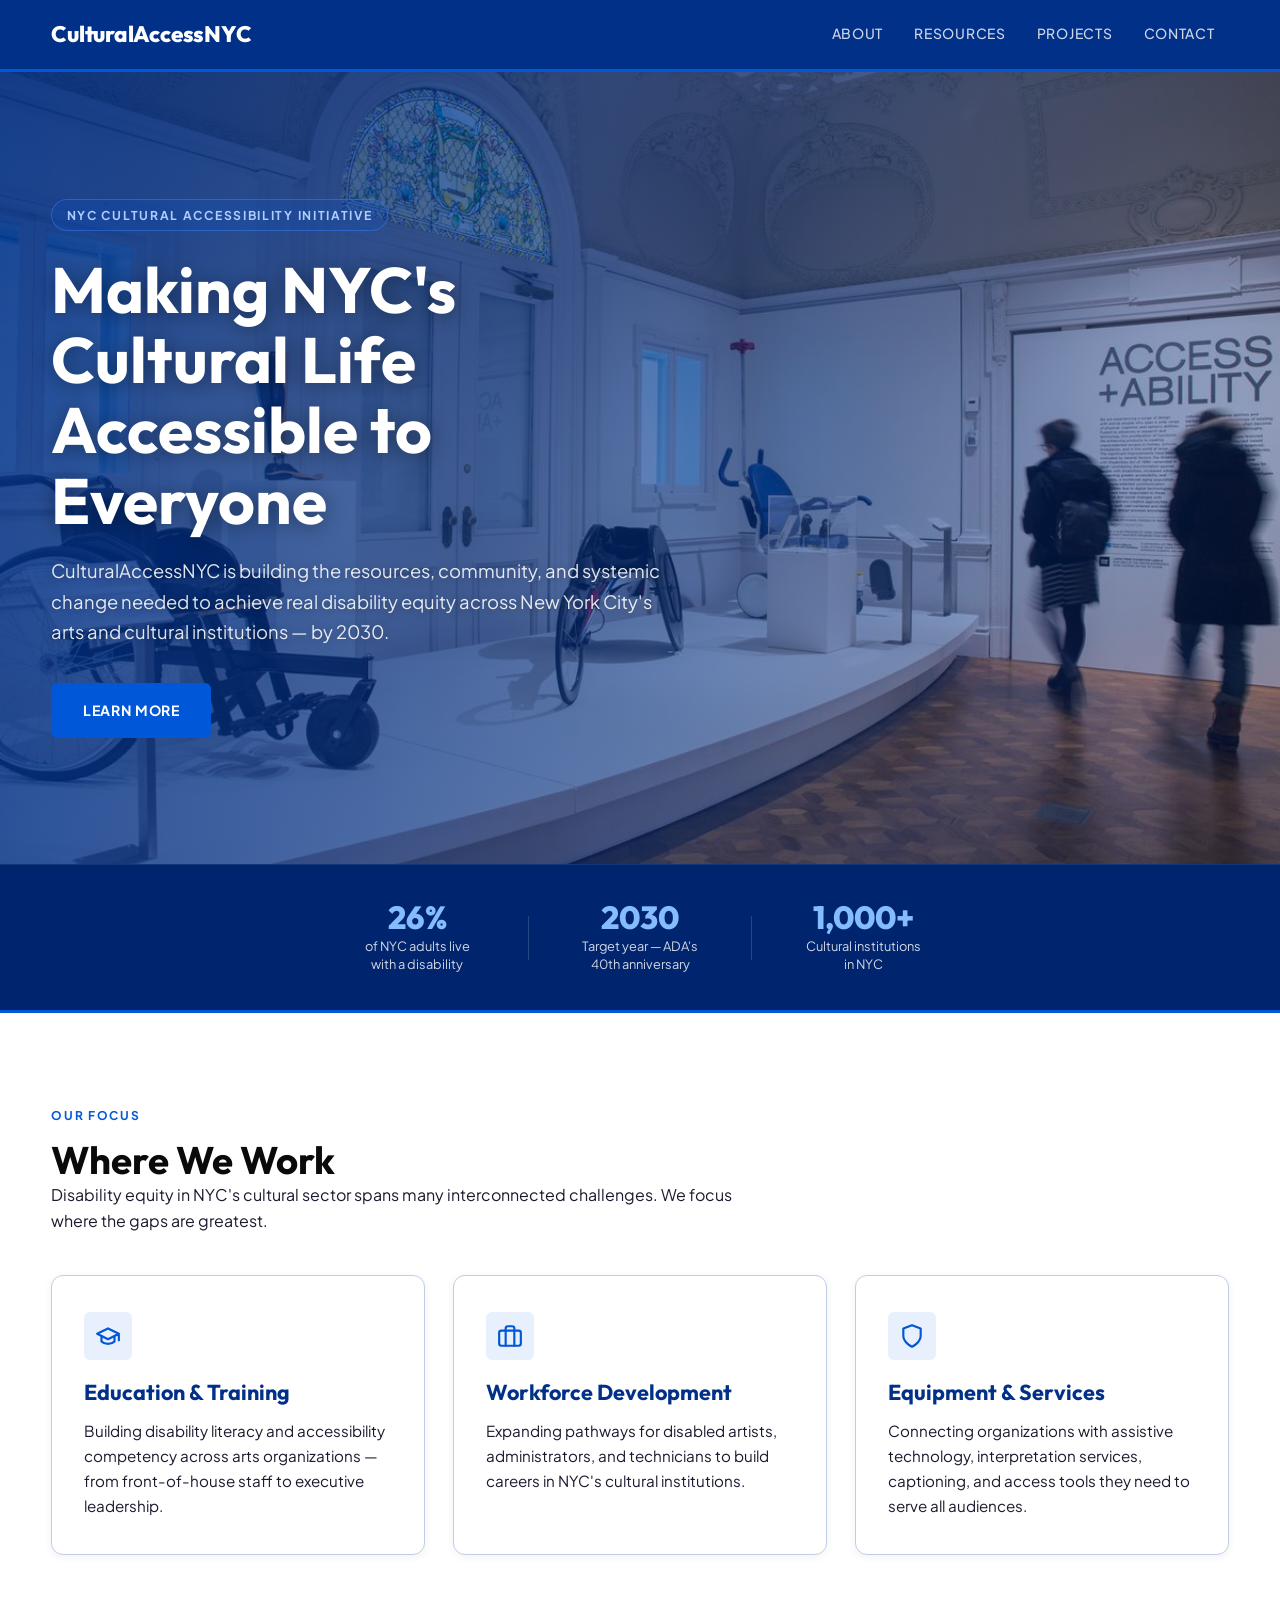
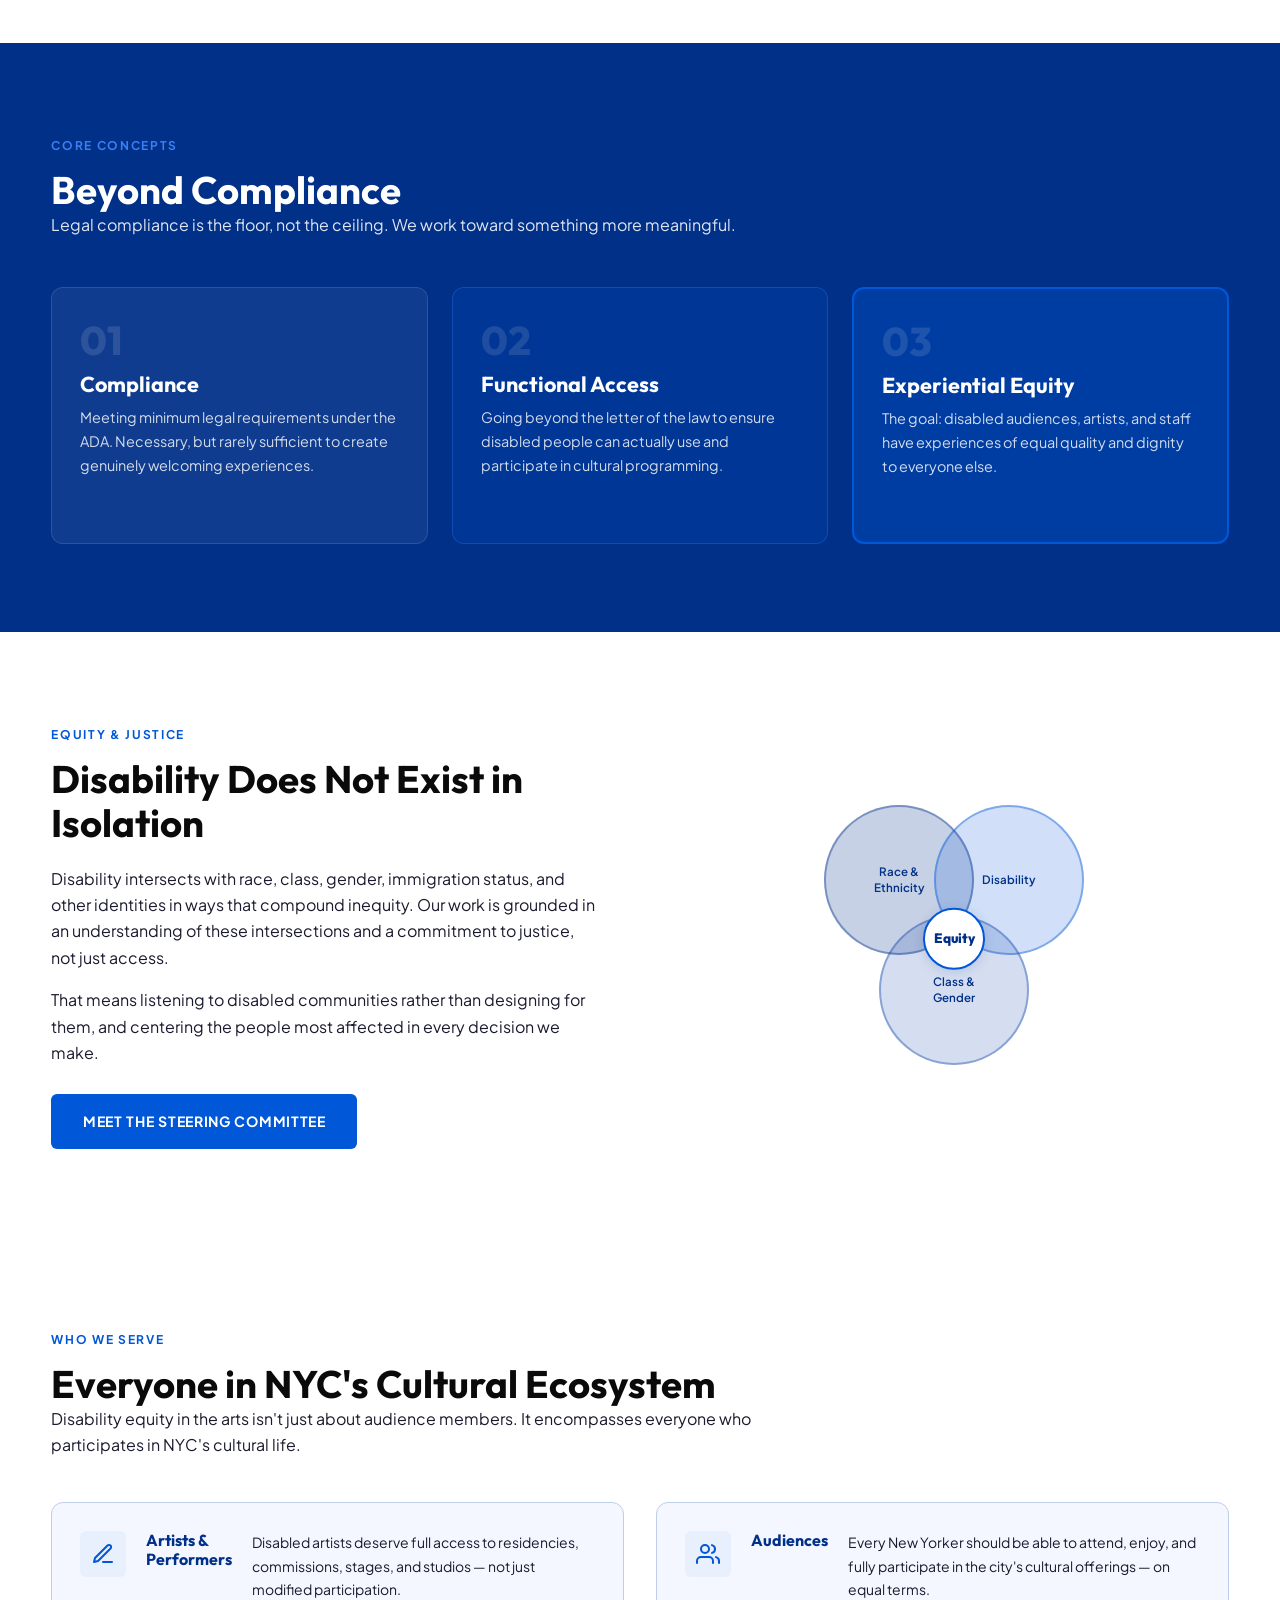
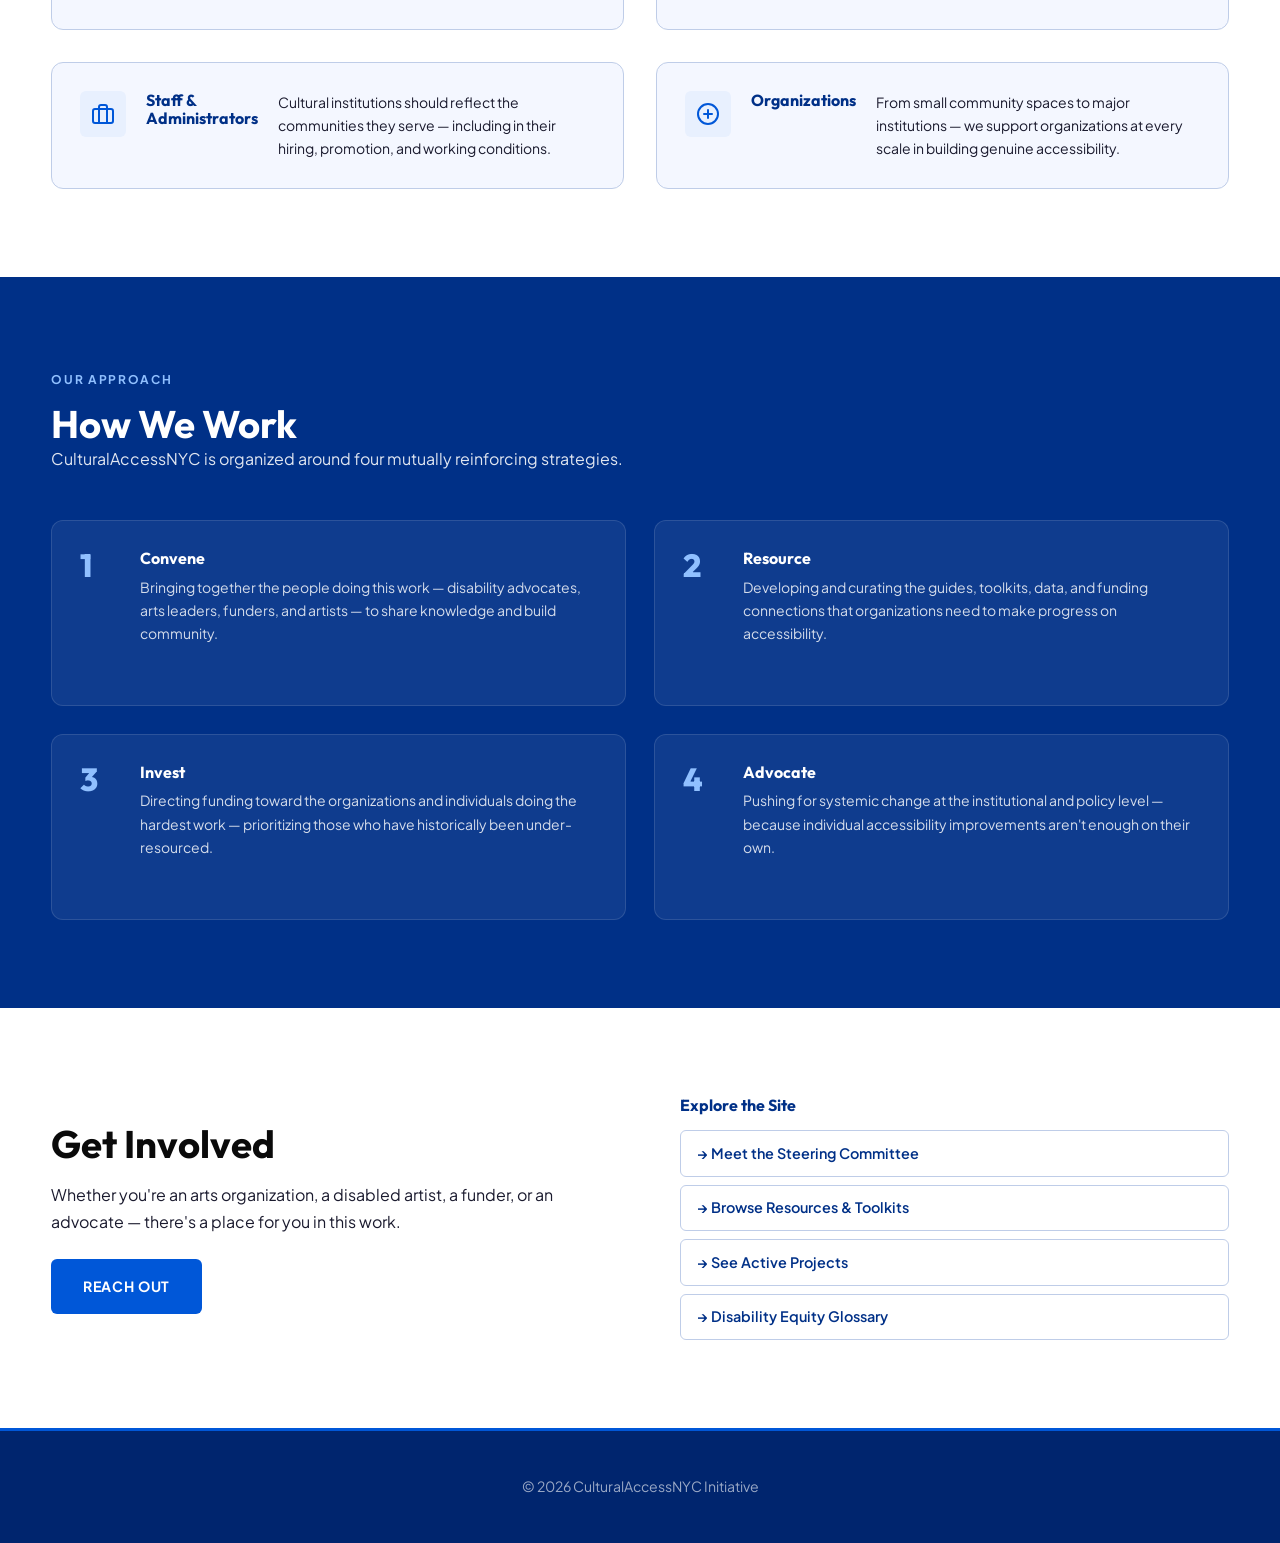
==== commit 35c102a6: "Revert "edit" This reverts commit 343cefedb7d17c4ea9df8d347bafb0b4a4fc2d08." ====
--- a/index.html
+++ b/index.html
@@ -89,7 +89,7 @@
     <div class="container">
       <span class="section-label" style="color: var(--amber-light);">Core Concepts</span>
       <h2 id="concepts-heading">Beyond Compliance</h2>
-      <p style="color: rgba(255,255,255,0.72); margin-bottom: 3rem; max-width: 58ch;">Legal compliance is the floor, not the ceiling. We work toward something more meaningful.</p>
+      <p style="color: rgba(255,255,255,0.88); margin-bottom: 3rem; max-width: 58ch;">Legal compliance is the floor, not the ceiling. We work toward something more meaningful.</p>
       <div class="concepts-grid">
         <div class="concept-card">
           <div class="concept-num" aria-hidden="true">01</div>
@@ -130,11 +130,101 @@
     </div>
   </section>
 
-  <section class="section section-muted" aria-labelledby="cta-heading">
-    <div class="container">
-      <h2 id="cta-heading">Get Involved</h2>
-      <p>Whether you're an arts organization, a disabled artist, a funder, or an advocate — there's a place for you in this work.</p>
-      <a href="contact.html" class="btn" style="margin-top: 1.5rem;">Reach Out</a>
+  <!-- Who we serve -->
+  <section class="section section-light" aria-labelledby="who-heading">
+    <div class="container">
+      <span class="section-label">Who We Serve</span>
+      <h2 id="who-heading">Everyone in NYC's Cultural Ecosystem</h2>
+      <p style="margin-bottom: 2.75rem; max-width: 60ch;">Disability equity in the arts isn't just about audience members. It encompasses everyone who participates in NYC's cultural life.</p>
+      <div class="audience-grid" role="list">
+        <div class="audience-item" role="listitem">
+          <div class="audience-icon" aria-hidden="true">
+            <svg width="24" height="24" viewBox="0 0 24 24" fill="none" stroke="currentColor" stroke-width="2" stroke-linecap="round" stroke-linejoin="round"><path d="M12 20h9"/><path d="M16.5 3.5a2.121 2.121 0 0 1 3 3L7 19l-4 1 1-4L16.5 3.5z"/></svg>
+          </div>
+          <h3>Artists &amp; Performers</h3>
+          <p>Disabled artists deserve full access to residencies, commissions, stages, and studios — not just modified participation.</p>
+        </div>
+        <div class="audience-item" role="listitem">
+          <div class="audience-icon" aria-hidden="true">
+            <svg width="24" height="24" viewBox="0 0 24 24" fill="none" stroke="currentColor" stroke-width="2" stroke-linecap="round" stroke-linejoin="round"><path d="M17 21v-2a4 4 0 0 0-4-4H5a4 4 0 0 0-4 4v2"/><circle cx="9" cy="7" r="4"/><path d="M23 21v-2a4 4 0 0 0-3-3.87"/><path d="M16 3.13a4 4 0 0 1 0 7.75"/></svg>
+          </div>
+          <h3>Audiences</h3>
+          <p>Every New Yorker should be able to attend, enjoy, and fully participate in the city's cultural offerings — on equal terms.</p>
+        </div>
+        <div class="audience-item" role="listitem">
+          <div class="audience-icon" aria-hidden="true">
+            <svg width="24" height="24" viewBox="0 0 24 24" fill="none" stroke="currentColor" stroke-width="2" stroke-linecap="round" stroke-linejoin="round"><rect x="2" y="7" width="20" height="14" rx="2"/><path d="M16 21V5a2 2 0 0 0-2-2h-4a2 2 0 0 0-2 2v16"/></svg>
+          </div>
+          <h3>Staff &amp; Administrators</h3>
+          <p>Cultural institutions should reflect the communities they serve — including in their hiring, promotion, and working conditions.</p>
+        </div>
+        <div class="audience-item" role="listitem">
+          <div class="audience-icon" aria-hidden="true">
+            <svg width="24" height="24" viewBox="0 0 24 24" fill="none" stroke="currentColor" stroke-width="2" stroke-linecap="round" stroke-linejoin="round"><circle cx="12" cy="12" r="10"/><line x1="12" y1="8" x2="12" y2="16"/><line x1="8" y1="12" x2="16" y2="12"/></svg>
+          </div>
+          <h3>Organizations</h3>
+          <p>From small community spaces to major institutions — we support organizations at every scale in building genuine accessibility.</p>
+        </div>
+      </div>
+    </div>
+  </section>
+
+  <!-- How it works -->
+  <section class="section section-muted" aria-labelledby="how-heading">
+    <div class="container">
+      <span class="section-label" style="color: #90c0ff;">Our Approach</span>
+      <h2 id="how-heading">How We Work</h2>
+      <p style="color: rgba(255,255,255,0.88); margin-bottom: 3rem; max-width: 60ch;">CulturalAccessNYC is organized around four mutually reinforcing strategies.</p>
+      <div class="how-grid">
+        <div class="how-step">
+          <div class="how-num" aria-hidden="true">1</div>
+          <div class="how-text">
+            <h3>Convene</h3>
+            <p>Bringing together the people doing this work — disability advocates, arts leaders, funders, and artists — to share knowledge and build community.</p>
+          </div>
+        </div>
+        <div class="how-step">
+          <div class="how-num" aria-hidden="true">2</div>
+          <div class="how-text">
+            <h3>Resource</h3>
+            <p>Developing and curating the guides, toolkits, data, and funding connections that organizations need to make progress on accessibility.</p>
+          </div>
+        </div>
+        <div class="how-step">
+          <div class="how-num" aria-hidden="true">3</div>
+          <div class="how-text">
+            <h3>Invest</h3>
+            <p>Directing funding toward the organizations and individuals doing the hardest work — prioritizing those who have historically been under-resourced.</p>
+          </div>
+        </div>
+        <div class="how-step">
+          <div class="how-num" aria-hidden="true">4</div>
+          <div class="how-text">
+            <h3>Advocate</h3>
+            <p>Pushing for systemic change at the institutional and policy level — because individual accessibility improvements aren't enough on their own.</p>
+          </div>
+        </div>
+      </div>
+    </div>
+  </section>
+
+  <!-- CTA -->
+  <section class="section section-light" aria-labelledby="cta-heading">
+    <div class="container cta-split">
+      <div class="cta-block-left">
+        <h2 id="cta-heading">Get Involved</h2>
+        <p>Whether you're an arts organization, a disabled artist, a funder, or an advocate — there's a place for you in this work.</p>
+        <a href="contact.html" class="btn" style="margin-top: 1.5rem;">Reach Out</a>
+      </div>
+      <div class="cta-block-right" aria-label="Quick links">
+        <h3>Explore the Site</h3>
+        <ul class="quick-links" role="list">
+          <li><a href="about.html" class="quick-link">→ Meet the Steering Committee</a></li>
+          <li><a href="resources.html" class="quick-link">→ Browse Resources &amp; Toolkits</a></li>
+          <li><a href="projects.html" class="quick-link">→ See Active Projects</a></li>
+          <li><a href="resources.html#glossary-heading" class="quick-link">→ Disability Equity Glossary</a></li>
+        </ul>
+      </div>
     </div>
   </section>
 </main>
--- a/style.css
+++ b/style.css
@@ -40,7 +40,7 @@
   left: 1rem;
   z-index: 9999;
   background: var(--amber);
-  color: var(--navy);
+  color: var(--white);
   font-family: 'Plus Jakarta Sans', sans-serif;
   font-weight: 700;
   font-size: 0.95rem;
@@ -111,6 +111,8 @@
   top: 0;
   z-index: 1000;
   border-bottom: 3px solid var(--amber);
+  transform: translateZ(0);
+  will-change: transform;
 }
 
 .header-inner {
@@ -131,7 +133,7 @@
   flex-shrink: 0;
   transition: color var(--transition);
 }
-.logo:hover { color: var(--amber-light); }
+.logo:hover { color: #90c0ff; }
 .logo:focus-visible { outline-color: var(--amber); border-radius: 4px; }
 
 /* ── Nav ── */
@@ -160,7 +162,7 @@
 }
 .nav-list a:hover,
 .nav-list a[aria-current="page"] {
-  color: var(--amber-light);
+  color: #90c0ff;
   background: rgba(0,87,216,0.18);
 }
 .nav-list a:focus-visible { outline-color: var(--amber); }
@@ -186,7 +188,7 @@
   transition: border-color var(--transition), background var(--transition);
 }
 .checkbtn:hover {
-  border-color: var(--amber-light);
+  border-color: #90c0ff;
   background: rgba(0,87,216,0.18);
 }
 
@@ -236,7 +238,7 @@
   font-weight: 700;
   letter-spacing: 0.14em;
   text-transform: uppercase;
-  color: var(--amber-light);
+  color: #aeccff;
   background: rgba(0,87,216,0.18);
   border: 1px solid rgba(58,127,245,0.5);
   padding: 0.3rem 0.9rem;
@@ -280,7 +282,7 @@
   cursor: pointer;
 }
 .btn:hover {
-  background: var(--amber-light);
+  background: #0048b5;
   transform: translateY(-2px);
   box-shadow: 0 8px 24px rgba(0,87,216,0.38);
 }
@@ -367,7 +369,7 @@
 
 /* ── CTA / Dark sections ── */
 .section-muted h2 { color: var(--white); }
-.section-muted p { color: rgba(255,255,255,0.72); margin-bottom: 2rem; }
+.section-muted p { color: rgba(255,255,255,0.85); margin-bottom: 2rem; }
 
 /* ── Footer ── */
 .footer {
@@ -390,6 +392,7 @@
   grid-template-columns: repeat(3, 1fr);
   gap: 1.75rem;
   padding: 0.5rem 0;
+  contain: layout;
 }
 
 /* ── Member Card ── */
@@ -402,6 +405,8 @@
   transition: transform var(--transition), box-shadow var(--transition);
   display: flex;
   flex-direction: column;
+  will-change: transform;
+  contain: layout style;
 }
 .member-card:hover {
   transform: translateY(-5px);
@@ -482,7 +487,7 @@
   font-size: 0.925rem;
   color: #0a0a0a;
   line-height: 1.75;
-  height: calc(0.925rem * 1.75 * 4);
+  max-height: calc(0.925rem * 1.75 * 4);
   margin-bottom: 0.85rem;
   letter-spacing: 0.01em;
 }
@@ -623,13 +628,13 @@
   font-family: 'Outfit', sans-serif;
   font-size: 2rem;
   font-weight: 800;
-  color: var(--amber-light);
+  color: #85bcff;
   line-height: 1;
   margin-bottom: 0.3rem;
 }
 .stat-label {
   font-size: 0.8rem;
-  color: rgba(255,255,255,0.62);
+  color: rgba(255,255,255,0.82);
   text-align: center;
   max-width: 14ch;
   line-height: 1.4;
@@ -687,7 +692,7 @@
   margin-bottom: 0.75rem;
 }
 .concept-card h3 { color: var(--white); margin-bottom: 0.6rem; }
-.concept-card p { color: rgba(255,255,255,0.65); font-size: 0.9rem; max-width: none; }
+.concept-card p { color: rgba(255,255,255,0.82); font-size: 0.9rem; max-width: none; }
 
 /* ── Two-column layout ── */
 .two-col {
@@ -765,7 +770,7 @@
 
 /* ── Page Hero subtitle ── */
 .page-hero-sub {
-  color: rgba(255,255,255,0.72);
+  color: rgba(255,255,255,0.85);
   font-size: 1.05rem;
   margin-top: 1rem;
   max-width: 56ch;
@@ -872,9 +877,9 @@
 .accordion-btn:hover { background: rgba(255,255,255,0.08); }
 .accordion-btn[aria-expanded="true"] { background: rgba(0,87,216,0.25); }
 .accordion-btn:focus-visible { outline: 3px solid var(--amber-light); outline-offset: -3px; }
-.accordion-icon { font-size: 1.4rem; font-weight: 300; line-height: 1; color: var(--amber-light); flex-shrink: 0; margin-left: 1rem; }
+.accordion-icon { font-size: 1.4rem; font-weight: 300; line-height: 1; color: #90c0ff; flex-shrink: 0; margin-left: 1rem; }
 .accordion-body { padding: 0.1rem 1.5rem 1.25rem; }
-.accordion-body p { font-size: 0.9rem; color: rgba(255,255,255,0.65); max-width: 68ch; }
+.accordion-body p { font-size: 0.9rem; color: rgba(255,255,255,0.82); max-width: 68ch; }
 
 /* ── Timeline ── */
 .timeline { position: relative; padding-left: 2.5rem; }
@@ -969,10 +974,11 @@
   color: var(--amber-light);
   border-radius: 100px;
   padding: 0.2rem 0.65rem;
+  color: #aeccff;
 }
 .initiative-status--dev { background: rgba(255,255,255,0.08); color: rgba(255,255,255,0.55); }
 .initiative-card h3 { color: var(--white); margin-bottom: 0.65rem; font-size: 1.05rem; }
-.initiative-card p { color: rgba(255,255,255,0.65); font-size: 0.88rem; max-width: none; margin-bottom: 1rem; }
+.initiative-card p { color: rgba(255,255,255,0.82); font-size: 0.88rem; max-width: none; margin-bottom: 1rem; }
 .initiative-details {
   list-style: none;
   display: flex;
@@ -983,7 +989,7 @@
 }
 .initiative-details li {
   font-size: 0.8rem;
-  color: rgba(255,255,255,0.5);
+  color: rgba(255,255,255,0.78);
   padding-left: 1rem;
   position: relative;
 }
@@ -1082,3 +1088,99 @@
   .filter-tabs { gap: 0.35rem; }
   .timeline { padding-left: 2rem; }
 }
+
+/* ── Homepage: Audience grid ── */
+.audience-grid {
+  display: grid;
+  grid-template-columns: repeat(2, 1fr);
+  gap: 2rem;
+}
+.audience-item {
+  display: flex;
+  gap: 1.25rem;
+  align-items: flex-start;
+  padding: 1.75rem;
+  background: var(--off-white);
+  border: 1px solid var(--border);
+  border-radius: var(--radius-md);
+  transition: box-shadow var(--transition);
+}
+.audience-item:hover { box-shadow: var(--shadow-md); }
+.audience-icon {
+  width: 46px;
+  height: 46px;
+  background: var(--amber-pale);
+  border-radius: var(--radius-sm);
+  display: flex;
+  align-items: center;
+  justify-content: center;
+  color: var(--amber);
+  flex-shrink: 0;
+}
+.audience-item h3 { font-size: 1rem; color: var(--navy); margin-bottom: 0.4rem; }
+.audience-item p { font-size: 0.875rem; color: var(--text-secondary); max-width: none; }
+
+/* ── Homepage: How we work ── */
+.how-grid {
+  display: grid;
+  grid-template-columns: repeat(2, 1fr);
+  gap: 1.75rem;
+}
+.how-step {
+  display: flex;
+  gap: 1.25rem;
+  align-items: flex-start;
+  background: rgba(255,255,255,0.06);
+  border: 1px solid rgba(255,255,255,0.12);
+  border-radius: var(--radius-md);
+  padding: 1.75rem;
+}
+.how-num {
+  font-family: 'Outfit', sans-serif;
+  font-size: 2rem;
+  font-weight: 800;
+  color: #90c0ff;
+  line-height: 1;
+  flex-shrink: 0;
+  width: 2.5rem;
+}
+.how-text h3 { color: var(--white); font-size: 1rem; margin-bottom: 0.5rem; }
+.how-text p { color: rgba(255,255,255,0.82); font-size: 0.875rem; max-width: none; }
+
+/* ── Homepage: CTA split ── */
+.cta-split {
+  display: grid;
+  grid-template-columns: 1fr 1fr;
+  gap: 5rem;
+  align-items: center;
+}
+.cta-block-left h2 { margin-bottom: 1rem; }
+.cta-block-left p { max-width: 44ch; }
+.cta-block-right h3 { font-size: 1rem; color: var(--navy); margin-bottom: 1rem; }
+.quick-links { list-style: none; display: flex; flex-direction: column; gap: 0.5rem; }
+.quick-link {
+  display: block;
+  color: var(--navy);
+  text-decoration: none;
+  font-size: 0.9rem;
+  font-weight: 600;
+  padding: 0.65rem 1rem;
+  border: 1.5px solid var(--border);
+  border-radius: var(--radius-sm);
+  transition: background var(--transition), border-color var(--transition), color var(--transition);
+}
+.quick-link:hover {
+  background: var(--navy);
+  border-color: var(--navy);
+  color: var(--white);
+}
+.quick-link:focus-visible {
+  outline: 3px solid var(--focus-ring);
+  outline-offset: 2px;
+}
+
+@media (max-width: 960px) {
+  .audience-grid { grid-template-columns: 1fr; }
+  .how-grid { grid-template-columns: 1fr; }
+  .cta-split { grid-template-columns: 1fr; gap: 2.5rem; }
+}
